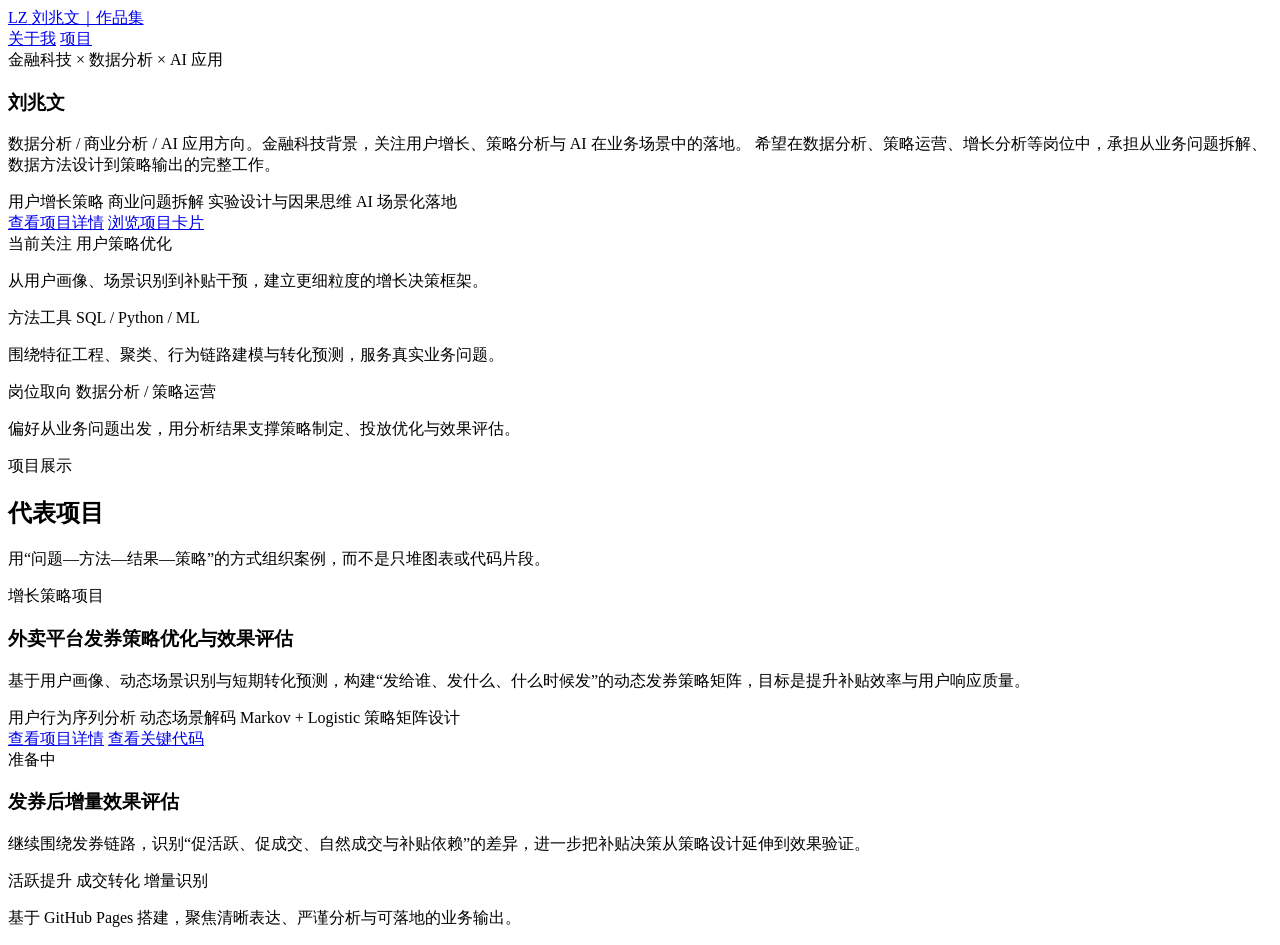
==== projects/waimai-coupon/index.html @ 9c382a60 "Update index.html" ====
<!DOCTYPE html>
<html lang="zh-CN">
  <head>
    <meta charset="UTF-8" />
    <meta name="viewport" content="width=device-width, initial-scale=1.0" />
    <title>刘兆文｜数据分析 / 商业分析 / AI 应用</title>
    <meta
      name="description"
      content="刘兆文的个人作品集，聚焦数据分析、商业分析与 AI 应用，展示外卖平台补贴投放策略优化等项目。"
    />
    <link rel="preconnect" href="https://fonts.googleapis.com" />
    <link rel="preconnect" href="https://fonts.gstatic.com" crossorigin />
    <link
      href="https://fonts.googleapis.com/css2?family=IBM+Plex+Sans:wght@400;500;600;700&family=IBM+Plex+Sans+SC:wght@400;500;600;700&family=Sora:wght@500;600;700;800&display=swap"
      rel="stylesheet"
    />
    <link rel="stylesheet" href="./style.css" />
  </head>
  <body>
    <header class="topbar">
      <div class="topbar-inner">
        <a class="brand" href="./index.html" aria-label="返回首页">
          <span class="brand-mark">LZ</span>
          <span>刘兆文｜作品集</span>
        </a>
        <nav class="nav-links" aria-label="主导航">
          <a class="nav-link" href="#about">关于我</a>
          <a class="nav-link" href="#projects">项目</a>
        </nav>
      </div>
    </header>

    <main class="page-shell">
      <section class="hero" id="about">
        <div class="hero-grid">
          <article class="hero-panel">
            <span class="eyebrow">金融科技 × 数据分析 × AI 应用</span>
            <h1>刘兆文</h1>
            <p class="headline-subtitle">
              数据分析 / 商业分析 / AI 应用方向。金融科技背景，关注用户增长、策略分析与 AI 在业务场景中的落地。
              希望在数据分析、策略运营、增长分析等岗位中，承担从业务问题拆解、数据方法设计到策略输出的完整工作。
            </p>
            <div class="pill-row" aria-label="能力标签">
              <span class="pill">用户增长策略</span>
              <span class="pill">商业问题拆解</span>
              <span class="pill">实验设计与因果思维</span>
              <span class="pill">AI 场景化落地</span>
            </div>
            <div class="action-row">
              <a class="button" href="./projects/waimai-coupon/index.html">查看项目详情</a>
              <a class="button-secondary" href="#projects">浏览项目卡片</a>
            </div>
          </article>

          <aside class="hero-stats" aria-label="概览信息">
            <section class="metric-card">
              <span class="metric-label">当前关注</span>
              <span class="metric-value">用户策略优化</span>
              <p class="metric-note">从用户画像、场景识别到补贴干预，建立更细粒度的增长决策框架。</p>
            </section>
            <section class="metric-card">
              <span class="metric-label">方法工具</span>
              <span class="metric-value">SQL / Python / ML</span>
              <p class="metric-note">围绕特征工程、聚类、行为链路建模与转化预测，服务真实业务问题。</p>
            </section>
            <section class="metric-card">
              <span class="metric-label">岗位取向</span>
              <span class="metric-value">数据分析 / 策略运营</span>
              <p class="metric-note">偏好从业务问题出发，用分析结果支撑策略制定、投放优化与效果评估。</p>
            </section>
          </aside>
        </div>
      </section>

      <section class="section" id="projects">
        <div class="section-heading">
          <div>
            <p class="section-kicker">项目展示</p>
            <h2 class="section-title">代表项目</h2>
          </div>
          <p class="section-copy">
            用“问题—方法—结果—策略”的方式组织案例，而不是只堆图表或代码片段。
          </p>
        </div>

        <div class="project-grid">
          <article class="project-card glass-card">
            <span class="card-tag">增长策略项目</span>
            <h3 class="card-title">外卖平台发券策略优化与效果评估</h3>
            <p class="card-copy">
              基于用户画像、动态场景识别与短期转化预测，构建“发给谁、发什么、什么时候发”的动态发券策略矩阵，目标是提升补贴效率与用户响应质量。
            </p>
            <div class="card-points" aria-label="项目亮点">
              <span class="card-point">用户行为序列分析</span>
              <span class="card-point">动态场景解码</span>
              <span class="card-point">Markov + Logistic</span>
              <span class="card-point">策略矩阵设计</span>
            </div>
            <div class="action-row">
              <a class="button" href="./projects/waimai-coupon/index.html">查看项目详情</a>
              <a class="button-secondary" href="./projects/waimai-coupon/index.html#code">查看关键代码</a>
            </div>
          </article>

          <article class="placeholder-card">
            <span class="placeholder-state">准备中</span>
            <h3 class="card-title">发券后增量效果评估</h3>
            <p class="card-copy">
              继续围绕发券链路，识别“促活跃、促成交、自然成交与补贴依赖”的差异，进一步把补贴决策从策略设计延伸到效果验证。
            </p>
            <div class="card-points" aria-label="项目状态">
              <span class="card-point">活跃提升</span>
              <span class="card-point">成交转化</span>
              <span class="card-point">增量识别</span>
            </div>
          </article>
        </div>
      </section>
    </main>

    <footer class="page-shell footer">
      <p>基于 GitHub Pages 搭建，聚焦清晰表达、严谨分析与可落地的业务输出。</p>
    </footer>
  </body>
</html>
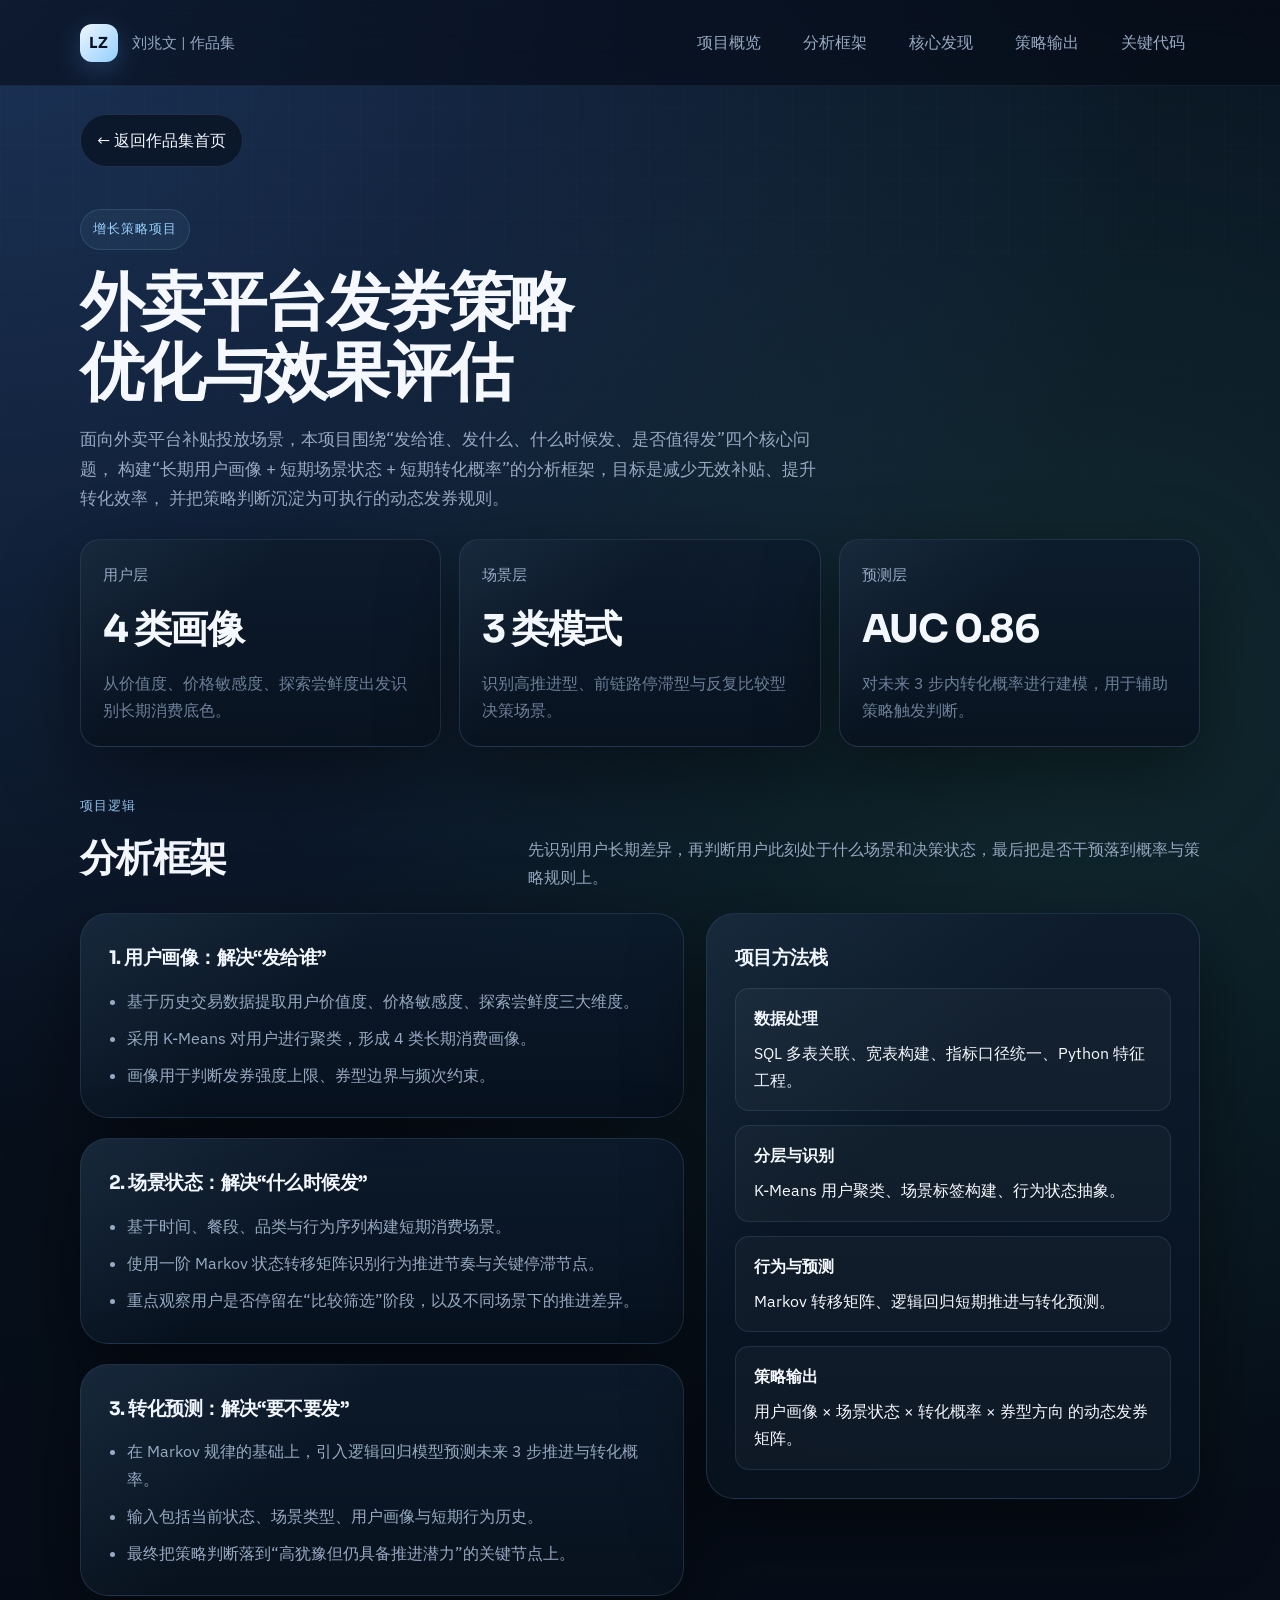
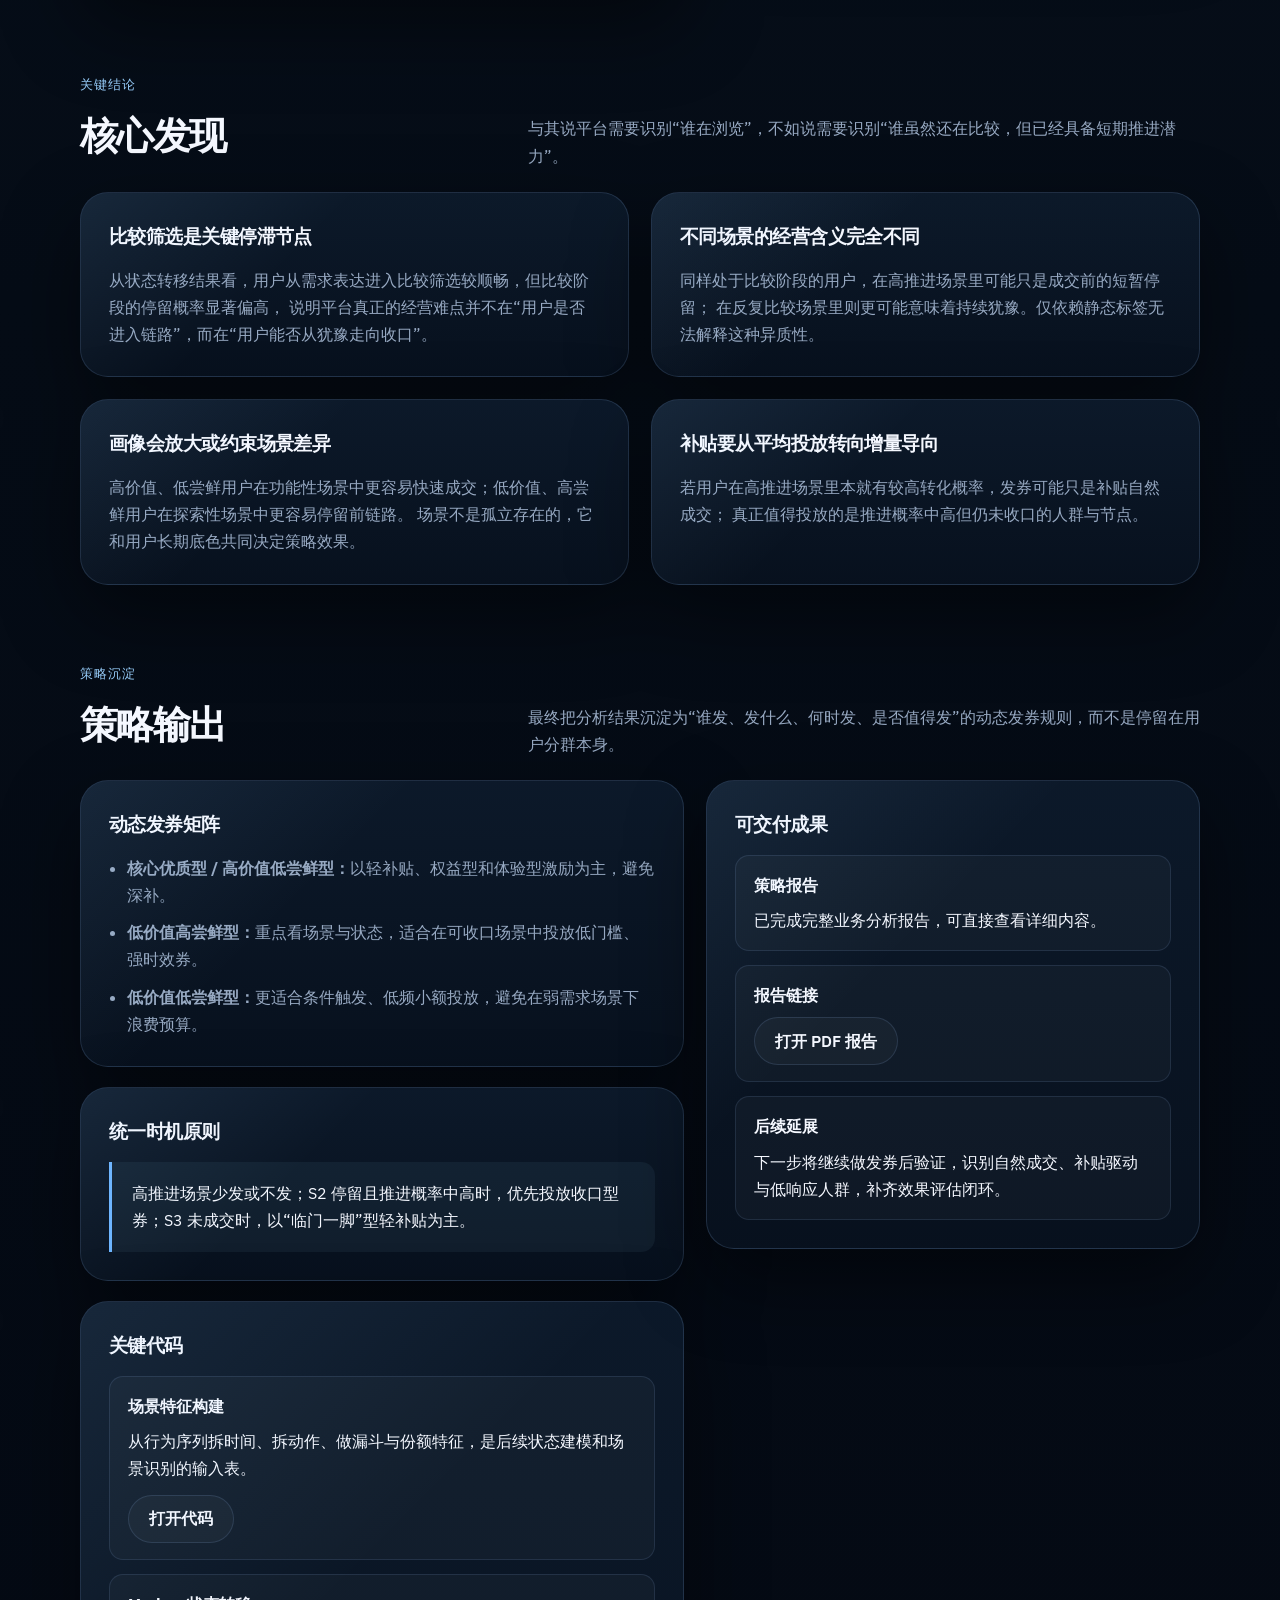
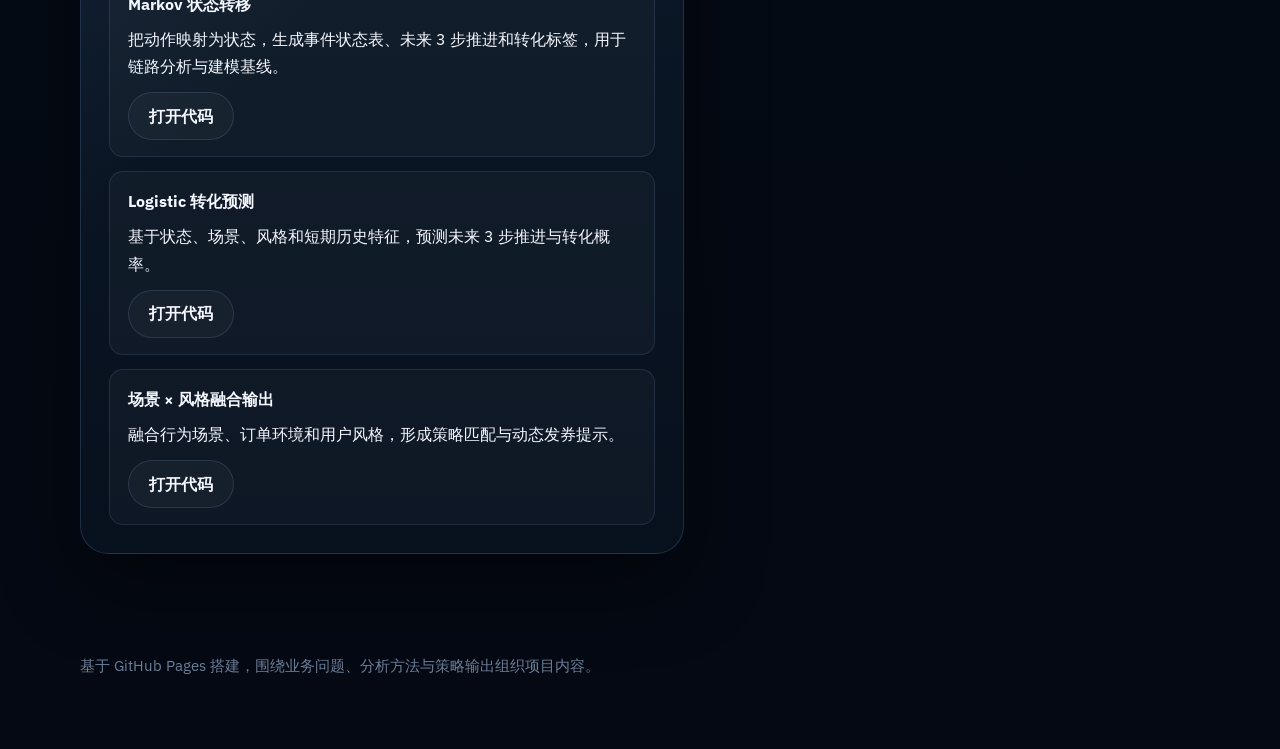
==== commit 514191b9: "Update index.html" ====
--- a/projects/waimai-coupon/index.html
+++ b/projects/waimai-coupon/index.html
@@ -3,10 +3,10 @@
   <head>
     <meta charset="UTF-8" />
     <meta name="viewport" content="width=device-width, initial-scale=1.0" />
-    <title>刘兆文｜数据分析 / 商业分析 / AI 应用</title>
+    <title>外卖平台发券策略优化与效果评估 | 刘兆文</title>
     <meta
       name="description"
-      content="刘兆文的个人作品集，聚焦数据分析、商业分析与 AI 应用，展示外卖平台补贴投放策略优化等项目。"
+      content="基于用户画像、动态场景识别与短期转化预测，构建外卖平台动态发券策略矩阵，并延伸至发券效果评估。"
     />
     <link rel="preconnect" href="https://fonts.googleapis.com" />
     <link rel="preconnect" href="https://fonts.gstatic.com" crossorigin />
@@ -14,112 +14,256 @@
       href="https://fonts.googleapis.com/css2?family=IBM+Plex+Sans:wght@400;500;600;700&family=IBM+Plex+Sans+SC:wght@400;500;600;700&family=Sora:wght@500;600;700;800&display=swap"
       rel="stylesheet"
     />
-    <link rel="stylesheet" href="./style.css" />
+    <link rel="stylesheet" href="../../style.css" />
   </head>
   <body>
     <header class="topbar">
       <div class="topbar-inner">
-        <a class="brand" href="./index.html" aria-label="返回首页">
+        <a class="brand" href="../../index.html" aria-label="返回首页">
           <span class="brand-mark">LZ</span>
-          <span>刘兆文｜作品集</span>
+          <span>刘兆文 | 作品集</span>
         </a>
-        <nav class="nav-links" aria-label="主导航">
-          <a class="nav-link" href="#about">关于我</a>
-          <a class="nav-link" href="#projects">项目</a>
+        <nav class="nav-links" aria-label="项目导航">
+          <a class="nav-link" href="#overview">项目概览</a>
+          <a class="nav-link" href="#framework">分析框架</a>
+          <a class="nav-link" href="#findings">核心发现</a>
+          <a class="nav-link" href="#strategy">策略输出</a>
+          <a class="nav-link" href="#code">关键代码</a>
         </nav>
       </div>
     </header>
 
     <main class="page-shell">
-      <section class="hero" id="about">
-        <div class="hero-grid">
-          <article class="hero-panel">
-            <span class="eyebrow">金融科技 × 数据分析 × AI 应用</span>
-            <h1>刘兆文</h1>
-            <p class="headline-subtitle">
-              数据分析 / 商业分析 / AI 应用方向。金融科技背景，关注用户增长、策略分析与 AI 在业务场景中的落地。
-              希望在数据分析、策略运营、增长分析等岗位中，承担从业务问题拆解、数据方法设计到策略输出的完整工作。
-            </p>
-            <div class="pill-row" aria-label="能力标签">
-              <span class="pill">用户增长策略</span>
-              <span class="pill">商业问题拆解</span>
-              <span class="pill">实验设计与因果思维</span>
-              <span class="pill">AI 场景化落地</span>
-            </div>
-            <div class="action-row">
-              <a class="button" href="./projects/waimai-coupon/index.html">查看项目详情</a>
-              <a class="button-secondary" href="#projects">浏览项目卡片</a>
-            </div>
-          </article>
-
-          <aside class="hero-stats" aria-label="概览信息">
-            <section class="metric-card">
-              <span class="metric-label">当前关注</span>
-              <span class="metric-value">用户策略优化</span>
-              <p class="metric-note">从用户画像、场景识别到补贴干预，建立更细粒度的增长决策框架。</p>
-            </section>
-            <section class="metric-card">
-              <span class="metric-label">方法工具</span>
-              <span class="metric-value">SQL / Python / ML</span>
-              <p class="metric-note">围绕特征工程、聚类、行为链路建模与转化预测，服务真实业务问题。</p>
-            </section>
-            <section class="metric-card">
-              <span class="metric-label">岗位取向</span>
-              <span class="metric-value">数据分析 / 策略运营</span>
-              <p class="metric-note">偏好从业务问题出发，用分析结果支撑策略制定、投放优化与效果评估。</p>
-            </section>
-          </aside>
-        </div>
-      </section>
-
-      <section class="section" id="projects">
+      <div class="back-link">
+        <a href="../../index.html">← 返回作品集首页</a>
+      </div>
+
+      <section class="page-hero" id="overview">
+        <span class="eyebrow">增长策略项目</span>
+        <h1 class="page-title">外卖平台发券策略优化与效果评估</h1>
+        <p class="page-intro">
+          面向外卖平台补贴投放场景，本项目围绕“发给谁、发什么、什么时候发、是否值得发”四个核心问题，
+          构建“长期用户画像 + 短期场景状态 + 短期转化概率”的分析框架，目标是减少无效补贴、提升转化效率，
+          并把策略判断沉淀为可执行的动态发券规则。
+        </p>
+
+        <div class="highlight-bar">
+          <section class="metric-card">
+            <span class="metric-label">用户层</span>
+            <span class="metric-value">4 类画像</span>
+            <p class="metric-note">从价值度、价格敏感度、探索尝鲜度出发识别长期消费底色。</p>
+          </section>
+          <section class="metric-card">
+            <span class="metric-label">场景层</span>
+            <span class="metric-value">3 类模式</span>
+            <p class="metric-note">识别高推进型、前链路停滞型与反复比较型决策场景。</p>
+          </section>
+          <section class="metric-card">
+            <span class="metric-label">预测层</span>
+            <span class="metric-value">AUC 0.86</span>
+            <p class="metric-note">对未来 3 步内转化概率进行建模，用于辅助策略触发判断。</p>
+          </section>
+        </div>
+      </section>
+
+      <section class="section" id="framework">
         <div class="section-heading">
           <div>
-            <p class="section-kicker">项目展示</p>
-            <h2 class="section-title">代表项目</h2>
+            <p class="section-kicker">项目逻辑</p>
+            <h2 class="section-title">分析框架</h2>
           </div>
           <p class="section-copy">
-            用“问题—方法—结果—策略”的方式组织案例，而不是只堆图表或代码片段。
+            先识别用户长期差异，再判断用户此刻处于什么场景和决策状态，最后把是否干预落到概率与策略规则上。
           </p>
         </div>
 
-        <div class="project-grid">
-          <article class="project-card glass-card">
-            <span class="card-tag">增长策略项目</span>
-            <h3 class="card-title">外卖平台发券策略优化与效果评估</h3>
-            <p class="card-copy">
-              基于用户画像、动态场景识别与短期转化预测，构建“发给谁、发什么、什么时候发”的动态发券策略矩阵，目标是提升补贴效率与用户响应质量。
-            </p>
-            <div class="card-points" aria-label="项目亮点">
-              <span class="card-point">用户行为序列分析</span>
-              <span class="card-point">动态场景解码</span>
-              <span class="card-point">Markov + Logistic</span>
-              <span class="card-point">策略矩阵设计</span>
+        <div class="detail-grid">
+          <div class="section-stack">
+            <article class="section-card">
+              <h3>1. 用户画像：解决“发给谁”</h3>
+              <ul>
+                <li>基于历史交易数据提取用户价值度、价格敏感度、探索尝鲜度三大维度。</li>
+                <li>采用 K-Means 对用户进行聚类，形成 4 类长期消费画像。</li>
+                <li>画像用于判断发券强度上限、券型边界与频次约束。</li>
+              </ul>
+            </article>
+
+            <article class="section-card">
+              <h3>2. 场景状态：解决“什么时候发”</h3>
+              <ul>
+                <li>基于时间、餐段、品类与行为序列构建短期消费场景。</li>
+                <li>使用一阶 Markov 状态转移矩阵识别行为推进节奏与关键停滞节点。</li>
+                <li>重点观察用户是否停留在“比较筛选”阶段，以及不同场景下的推进差异。</li>
+              </ul>
+            </article>
+
+            <article class="section-card">
+              <h3>3. 转化预测：解决“要不要发”</h3>
+              <ul>
+                <li>在 Markov 规律的基础上，引入逻辑回归模型预测未来 3 步推进与转化概率。</li>
+                <li>输入包括当前状态、场景类型、用户画像与短期行为历史。</li>
+                <li>最终把策略判断落到“高犹豫但仍具备推进潜力”的关键节点上。</li>
+              </ul>
+            </article>
+          </div>
+
+          <aside class="section-card">
+            <h3>项目方法栈</h3>
+            <div class="data-points">
+              <div class="data-point">
+                <strong>数据处理</strong>
+                SQL 多表关联、宽表构建、指标口径统一、Python 特征工程。
+              </div>
+              <div class="data-point">
+                <strong>分层与识别</strong>
+                K-Means 用户聚类、场景标签构建、行为状态抽象。
+              </div>
+              <div class="data-point">
+                <strong>行为与预测</strong>
+                Markov 转移矩阵、逻辑回归短期推进与转化预测。
+              </div>
+              <div class="data-point">
+                <strong>策略输出</strong>
+                用户画像 × 场景状态 × 转化概率 × 券型方向 的动态发券矩阵。
+              </div>
             </div>
-            <div class="action-row">
-              <a class="button" href="./projects/waimai-coupon/index.html">查看项目详情</a>
-              <a class="button-secondary" href="./projects/waimai-coupon/index.html#code">查看关键代码</a>
+          </aside>
+        </div>
+      </section>
+
+      <section class="section" id="findings">
+        <div class="section-heading">
+          <div>
+            <p class="section-kicker">关键结论</p>
+            <h2 class="section-title">核心发现</h2>
+          </div>
+          <p class="section-copy">
+            与其说平台需要识别“谁在浏览”，不如说需要识别“谁虽然还在比较，但已经具备短期推进潜力”。
+          </p>
+        </div>
+
+        <div class="insight-grid">
+          <article class="section-card">
+            <h3>比较筛选是关键停滞节点</h3>
+            <p>
+              从状态转移结果看，用户从需求表达进入比较筛选较顺畅，但比较阶段的停留概率显著偏高，
+              说明平台真正的经营难点并不在“用户是否进入链路”，而在“用户能否从犹豫走向收口”。
+            </p>
+          </article>
+
+          <article class="section-card">
+            <h3>不同场景的经营含义完全不同</h3>
+            <p>
+              同样处于比较阶段的用户，在高推进场景里可能只是成交前的短暂停留；
+              在反复比较场景里则更可能意味着持续犹豫。仅依赖静态标签无法解释这种异质性。
+            </p>
+          </article>
+
+          <article class="section-card">
+            <h3>画像会放大或约束场景差异</h3>
+            <p>
+              高价值、低尝鲜用户在功能性场景中更容易快速成交；低价值、高尝鲜用户在探索性场景中更容易停留前链路。
+              场景不是孤立存在的，它和用户长期底色共同决定策略效果。
+            </p>
+          </article>
+
+          <article class="section-card">
+            <h3>补贴要从平均投放转向增量导向</h3>
+            <p>
+              若用户在高推进场景里本就有较高转化概率，发券可能只是补贴自然成交；
+              真正值得投放的是推进概率中高但仍未收口的人群与节点。
+            </p>
+          </article>
+        </div>
+      </section>
+
+      <section class="section" id="strategy">
+        <div class="section-heading">
+          <div>
+            <p class="section-kicker">策略沉淀</p>
+            <h2 class="section-title">策略输出</h2>
+          </div>
+          <p class="section-copy">
+            最终把分析结果沉淀为“谁发、发什么、何时发、是否值得发”的动态发券规则，而不是停留在用户分群本身。
+          </p>
+        </div>
+
+        <div class="detail-grid">
+          <div class="section-stack">
+            <article class="section-card">
+              <h3>动态发券矩阵</h3>
+              <ul>
+                <li><strong>核心优质型 / 高价值低尝鲜型：</strong>以轻补贴、权益型和体验型激励为主，避免深补。</li>
+                <li><strong>低价值高尝鲜型：</strong>重点看场景与状态，适合在可收口场景中投放低门槛、强时效券。</li>
+                <li><strong>低价值低尝鲜型：</strong>更适合条件触发、低频小额投放，避免在弱需求场景下浪费预算。</li>
+              </ul>
+            </article>
+
+            <article class="section-card">
+              <h3>统一时机原则</h3>
+              <div class="callout">
+                高推进场景少发或不发；S2 停留且推进概率中高时，优先投放收口型券；S3 未成交时，以“临门一脚”型轻补贴为主。
+              </div>
+            </article>
+
+            <article class="section-card" id="code">
+              <h3>关键代码</h3>
+              <div class="data-points">
+                <div class="data-point">
+                  <strong>场景特征构建</strong>
+                  从行为序列拆时间、拆动作、做漏斗与份额特征，是后续状态建模和场景识别的输入表。
+                  <div class="action-row" style="margin-top: 12px;">
+                    <a class="button-secondary" href="../../code/1_build_scene_features.py" target="_blank" rel="noopener noreferrer">打开代码</a>
+                  </div>
+                </div>
+                <div class="data-point">
+                  <strong>Markov 状态转移</strong>
+                  把动作映射为状态，生成事件状态表、未来 3 步推进和转化标签，用于链路分析与建模基线。
+                  <div class="action-row" style="margin-top: 12px;">
+                    <a class="button-secondary" href="../../code/build_state_transition_markov.py" target="_blank" rel="noopener noreferrer">打开代码</a>
+                  </div>
+                </div>
+                <div class="data-point">
+                  <strong>Logistic 转化预测</strong>
+                  基于状态、场景、风格和短期历史特征，预测未来 3 步推进与转化概率。
+                  <div class="action-row" style="margin-top: 12px;">
+                    <a class="button-secondary" href="../../code/build_state_logistic_models.py" target="_blank" rel="noopener noreferrer">打开代码</a>
+                  </div>
+                </div>
+                <div class="data-point">
+                  <strong>场景 × 风格融合输出</strong>
+                  融合行为场景、订单环境和用户风格，形成策略匹配与动态发券提示。
+                  <div class="action-row" style="margin-top: 12px;">
+                    <a class="button-secondary" href="../../code/build_scene_style_master.py" target="_blank" rel="noopener noreferrer">打开代码</a>
+                  </div>
+                </div>
+              </div>
+            </article>
+          </div>
+
+          <aside class="section-card">
+            <h3>可交付成果</h3>
+            <div class="data-points">
+              <div class="data-point">
+                <strong>策略报告</strong>
+                已完成完整业务分析报告，可直接查看详细内容。
+              </div>
+              <div class="data-point">
+                <strong>报告链接</strong>
+                <a class="button-secondary" href="./report.pdf" target="_blank" rel="noopener noreferrer">打开 PDF 报告</a>
+              </div>
+              <div class="data-point">
+                <strong>后续延展</strong>
+                下一步将继续做发券后验证，识别自然成交、补贴驱动与低响应人群，补齐效果评估闭环。
+              </div>
             </div>
-          </article>
-
-          <article class="placeholder-card">
-            <span class="placeholder-state">准备中</span>
-            <h3 class="card-title">发券后增量效果评估</h3>
-            <p class="card-copy">
-              继续围绕发券链路，识别“促活跃、促成交、自然成交与补贴依赖”的差异，进一步把补贴决策从策略设计延伸到效果验证。
-            </p>
-            <div class="card-points" aria-label="项目状态">
-              <span class="card-point">活跃提升</span>
-              <span class="card-point">成交转化</span>
-              <span class="card-point">增量识别</span>
-            </div>
-          </article>
+          </aside>
         </div>
       </section>
     </main>
 
     <footer class="page-shell footer">
-      <p>基于 GitHub Pages 搭建，聚焦清晰表达、严谨分析与可落地的业务输出。</p>
+      <p>基于 GitHub Pages 搭建，围绕业务问题、分析方法与策略输出组织项目内容。</p>
     </footer>
   </body>
 </html>
--- a/style.css
+++ b/style.css
@@ -0,0 +1,570 @@
+:root {
+  --bg: #07111f;
+  --bg-elevated: rgba(10, 22, 38, 0.78);
+  --bg-soft: rgba(118, 166, 255, 0.08);
+  --surface: rgba(11, 23, 37, 0.92);
+  --surface-strong: #0d1b2c;
+  --border: rgba(157, 196, 255, 0.16);
+  --border-strong: rgba(157, 196, 255, 0.3);
+  --text: #f5f8ff;
+  --text-muted: #97a9c2;
+  --text-subtle: #6d7f99;
+  --accent: #9ad1ff;
+  --accent-strong: #6cb4ff;
+  --accent-glow: rgba(108, 180, 255, 0.18);
+  --success: #8be3c0;
+  --shadow: 0 30px 80px rgba(0, 0, 0, 0.45);
+  --radius-xl: 28px;
+  --radius-lg: 20px;
+  --radius-md: 14px;
+  --radius-sm: 10px;
+  --font-display: "Sora", "Avenir Next", "PingFang SC", "Microsoft YaHei", sans-serif;
+  --font-body: "IBM Plex Sans", "IBM Plex Sans SC", "PingFang SC", "Hiragino Sans GB", sans-serif;
+  --container: 1120px;
+}
+
+*,
+*::before,
+*::after {
+  box-sizing: border-box;
+}
+
+html {
+  scroll-behavior: smooth;
+}
+
+body {
+  margin: 0;
+  min-height: 100vh;
+  font-family: var(--font-body);
+  color: var(--text);
+  background:
+    radial-gradient(circle at top left, rgba(83, 148, 255, 0.24), transparent 28%),
+    radial-gradient(circle at 85% 18%, rgba(87, 229, 191, 0.12), transparent 24%),
+    linear-gradient(180deg, #091321 0%, #050c16 48%, #040913 100%);
+  line-height: 1.7;
+}
+
+body::before {
+  content: "";
+  position: fixed;
+  inset: 0;
+  pointer-events: none;
+  background-image:
+    linear-gradient(rgba(255, 255, 255, 0.02) 1px, transparent 1px),
+    linear-gradient(90deg, rgba(255, 255, 255, 0.02) 1px, transparent 1px);
+  background-size: 36px 36px;
+  mask-image: linear-gradient(180deg, rgba(0, 0, 0, 0.72), transparent 92%);
+}
+
+a {
+  color: inherit;
+  text-decoration: none;
+}
+
+img {
+  max-width: 100%;
+  display: block;
+}
+
+.page-shell {
+  width: min(calc(100% - 40px), var(--container));
+  margin: 0 auto;
+}
+
+.topbar {
+  position: sticky;
+  top: 0;
+  z-index: 20;
+  backdrop-filter: blur(18px);
+  background: rgba(4, 9, 19, 0.55);
+  border-bottom: 1px solid rgba(157, 196, 255, 0.08);
+}
+
+.topbar-inner {
+  width: min(calc(100% - 40px), var(--container));
+  margin: 0 auto;
+  display: flex;
+  align-items: center;
+  justify-content: space-between;
+  gap: 16px;
+  padding: 18px 0;
+}
+
+.brand {
+  display: flex;
+  align-items: center;
+  gap: 14px;
+  font-size: 0.95rem;
+  color: var(--text-muted);
+}
+
+.brand-mark {
+  width: 38px;
+  height: 38px;
+  display: grid;
+  place-items: center;
+  border-radius: 12px;
+  font-family: var(--font-display);
+  font-weight: 700;
+  letter-spacing: 0.08em;
+  color: var(--bg);
+  background: linear-gradient(135deg, #eef6ff 0%, #94cfff 100%);
+  box-shadow: 0 8px 28px rgba(108, 180, 255, 0.24);
+}
+
+.nav-links {
+  display: flex;
+  align-items: center;
+  gap: 12px;
+  flex-wrap: wrap;
+}
+
+.nav-link {
+  padding: 10px 14px;
+  border-radius: 999px;
+  color: var(--text-muted);
+  transition: color 180ms ease, background-color 180ms ease, border-color 180ms ease;
+  border: 1px solid transparent;
+}
+
+.nav-link:hover,
+.nav-link:focus-visible {
+  color: var(--text);
+  background: rgba(255, 255, 255, 0.04);
+  border-color: rgba(157, 196, 255, 0.12);
+  outline: none;
+}
+
+.hero {
+  padding: 88px 0 42px;
+}
+
+.hero-grid {
+  display: grid;
+  grid-template-columns: minmax(0, 1.2fr) minmax(280px, 0.8fr);
+  gap: 24px;
+  align-items: stretch;
+}
+
+.hero-panel,
+.glass-card,
+.section-card,
+.metric-card,
+.placeholder-card {
+  position: relative;
+  overflow: hidden;
+  background: linear-gradient(180deg, rgba(13, 27, 44, 0.92), rgba(8, 18, 31, 0.92));
+  border: 1px solid var(--border);
+  box-shadow: var(--shadow);
+}
+
+.hero-panel,
+.glass-card {
+  border-radius: var(--radius-xl);
+  padding: 32px;
+}
+
+.hero-panel::before,
+.glass-card::before,
+.section-card::before,
+.metric-card::before,
+.placeholder-card::before {
+  content: "";
+  position: absolute;
+  inset: 0;
+  pointer-events: none;
+  background: linear-gradient(135deg, rgba(154, 209, 255, 0.08), transparent 38%);
+}
+
+.eyebrow {
+  display: inline-flex;
+  align-items: center;
+  gap: 8px;
+  padding: 8px 12px;
+  margin-bottom: 18px;
+  border: 1px solid rgba(154, 209, 255, 0.14);
+  border-radius: 999px;
+  background: rgba(154, 209, 255, 0.06);
+  color: var(--accent);
+  font-size: 0.82rem;
+  letter-spacing: 0.08em;
+  text-transform: uppercase;
+}
+
+.hero h1,
+.page-title {
+  margin: 0 0 16px;
+  font-family: var(--font-display);
+  font-weight: 700;
+  line-height: 1.1;
+  letter-spacing: -0.04em;
+}
+
+.hero h1 {
+  font-size: clamp(2.8rem, 7vw, 5.2rem);
+  max-width: 9ch;
+}
+
+.headline-subtitle {
+  max-width: 42rem;
+  margin: 0 0 28px;
+  color: var(--text-muted);
+  font-size: 1.08rem;
+}
+
+.pill-row {
+  display: flex;
+  flex-wrap: wrap;
+  gap: 10px;
+  margin-bottom: 26px;
+}
+
+.pill {
+  padding: 10px 14px;
+  border-radius: 999px;
+  font-size: 0.92rem;
+  color: var(--text);
+  background: rgba(255, 255, 255, 0.04);
+  border: 1px solid rgba(157, 196, 255, 0.12);
+}
+
+.action-row {
+  display: flex;
+  flex-wrap: wrap;
+  gap: 14px;
+}
+
+.button,
+.button-secondary {
+  display: inline-flex;
+  align-items: center;
+  justify-content: center;
+  gap: 10px;
+  min-height: 48px;
+  padding: 0 20px;
+  border-radius: 999px;
+  border: 1px solid transparent;
+  font-weight: 600;
+  transition: transform 180ms ease, box-shadow 180ms ease, border-color 180ms ease, background-color 180ms ease;
+}
+
+.button {
+  color: #04101d;
+  background: linear-gradient(135deg, #eff7ff 0%, #8fcaff 100%);
+  box-shadow: 0 16px 32px rgba(108, 180, 255, 0.24);
+}
+
+.button-secondary {
+  color: var(--text);
+  background: rgba(255, 255, 255, 0.03);
+  border-color: rgba(157, 196, 255, 0.14);
+}
+
+.button:hover,
+.button-secondary:hover,
+.button:focus-visible,
+.button-secondary:focus-visible {
+  transform: translateY(-1px);
+  outline: none;
+}
+
+.hero-stats {
+  display: grid;
+  gap: 16px;
+  align-content: start;
+}
+
+.metric-card {
+  border-radius: var(--radius-lg);
+  padding: 22px;
+}
+
+.metric-label {
+  display: block;
+  margin-bottom: 10px;
+  color: var(--text-muted);
+  font-size: 0.92rem;
+}
+
+.metric-value {
+  display: block;
+  margin-bottom: 8px;
+  font-family: var(--font-display);
+  font-size: clamp(1.6rem, 3vw, 2.4rem);
+  font-weight: 700;
+  letter-spacing: -0.04em;
+}
+
+.metric-note {
+  margin: 0;
+  color: var(--text-subtle);
+}
+
+.section {
+  padding: 22px 0 56px;
+}
+
+.section-heading {
+  display: flex;
+  align-items: end;
+  justify-content: space-between;
+  gap: 18px;
+  margin-bottom: 22px;
+}
+
+.section-title {
+  margin: 0;
+  font-family: var(--font-display);
+  font-size: clamp(1.8rem, 3vw, 2.7rem);
+  letter-spacing: -0.04em;
+}
+
+.section-kicker {
+  margin: 0 0 8px;
+  color: var(--accent);
+  letter-spacing: 0.08em;
+  text-transform: uppercase;
+  font-size: 0.82rem;
+}
+
+.section-copy {
+  margin: 0;
+  max-width: 42rem;
+  color: var(--text-muted);
+}
+
+.project-grid,
+.detail-grid,
+.insight-grid {
+  display: grid;
+  gap: 22px;
+}
+
+.project-grid {
+  grid-template-columns: repeat(2, minmax(0, 1fr));
+}
+
+.project-card,
+.placeholder-card,
+.section-card {
+  border-radius: var(--radius-xl);
+  padding: 28px;
+}
+
+.project-card {
+  display: grid;
+  gap: 18px;
+}
+
+.card-tag {
+  display: inline-flex;
+  align-items: center;
+  width: fit-content;
+  padding: 8px 12px;
+  border-radius: 999px;
+  background: var(--bg-soft);
+  border: 1px solid rgba(154, 209, 255, 0.14);
+  color: var(--accent);
+  font-size: 0.84rem;
+}
+
+.card-title {
+  margin: 0;
+  font-family: var(--font-display);
+  font-size: clamp(1.55rem, 2.4vw, 2rem);
+  letter-spacing: -0.04em;
+}
+
+.card-copy {
+  margin: 0;
+  color: var(--text-muted);
+}
+
+.card-points {
+  display: flex;
+  flex-wrap: wrap;
+  gap: 10px;
+}
+
+.card-point {
+  padding: 8px 12px;
+  border-radius: 999px;
+  background: rgba(255, 255, 255, 0.04);
+  border: 1px solid rgba(157, 196, 255, 0.12);
+  color: var(--text);
+  font-size: 0.9rem;
+}
+
+.placeholder-card {
+  border-style: dashed;
+  background: linear-gradient(180deg, rgba(9, 18, 31, 0.78), rgba(6, 13, 24, 0.9));
+}
+
+.placeholder-state {
+  display: inline-flex;
+  width: fit-content;
+  padding: 8px 12px;
+  border-radius: 999px;
+  color: var(--success);
+  background: rgba(139, 227, 192, 0.08);
+  border: 1px solid rgba(139, 227, 192, 0.16);
+  font-size: 0.84rem;
+}
+
+.footer {
+  padding: 28px 0 56px;
+  color: var(--text-subtle);
+  font-size: 0.92rem;
+}
+
+.back-link {
+  position: sticky;
+  top: 84px;
+  z-index: 10;
+  width: fit-content;
+  margin: 28px 0 0;
+}
+
+.back-link a {
+  display: inline-flex;
+  align-items: center;
+  gap: 10px;
+  padding: 12px 16px;
+  border-radius: 999px;
+  border: 1px solid rgba(157, 196, 255, 0.14);
+  background: rgba(7, 17, 31, 0.72);
+  backdrop-filter: blur(14px);
+  color: var(--text);
+}
+
+.page-hero {
+  padding: 42px 0 26px;
+}
+
+.page-title {
+  font-size: clamp(2.4rem, 5vw, 4.4rem);
+  max-width: 11ch;
+}
+
+.page-intro {
+  max-width: 46rem;
+  margin: 0;
+  color: var(--text-muted);
+  font-size: 1.08rem;
+}
+
+.highlight-bar {
+  display: grid;
+  grid-template-columns: repeat(3, minmax(0, 1fr));
+  gap: 18px;
+  margin-top: 26px;
+}
+
+.detail-grid {
+  grid-template-columns: 1.1fr 0.9fr;
+  align-items: start;
+}
+
+.section-stack {
+  display: grid;
+  gap: 20px;
+}
+
+.section-card h2,
+.section-card h3 {
+  margin: 0 0 14px;
+  font-family: var(--font-display);
+  letter-spacing: -0.03em;
+}
+
+.section-card p,
+.section-card li {
+  margin: 0;
+  color: var(--text-muted);
+}
+
+.section-card ul {
+  margin: 0;
+  padding-left: 18px;
+  display: grid;
+  gap: 10px;
+}
+
+.data-points {
+  display: grid;
+  gap: 14px;
+}
+
+.data-point {
+  padding: 16px 18px;
+  border-radius: var(--radius-md);
+  background: rgba(255, 255, 255, 0.03);
+  border: 1px solid rgba(157, 196, 255, 0.12);
+}
+
+.data-point strong {
+  display: block;
+  margin-bottom: 8px;
+  color: var(--text);
+}
+
+.insight-grid {
+  grid-template-columns: repeat(2, minmax(0, 1fr));
+}
+
+.callout {
+  padding: 18px 20px;
+  border-left: 3px solid var(--accent-strong);
+  border-radius: 0 var(--radius-md) var(--radius-md) 0;
+  background: rgba(154, 209, 255, 0.06);
+  color: var(--text);
+}
+
+@media (max-width: 980px) {
+  .hero-grid,
+  .detail-grid,
+  .project-grid,
+  .highlight-bar,
+  .insight-grid {
+    grid-template-columns: 1fr;
+  }
+
+  .back-link {
+    position: static;
+    margin-top: 20px;
+  }
+}
+
+@media (max-width: 720px) {
+  .page-shell,
+  .topbar-inner {
+    width: min(calc(100% - 28px), var(--container));
+  }
+
+  .topbar-inner,
+  .brand,
+  .nav-links,
+  .action-row {
+    align-items: flex-start;
+  }
+
+  .topbar-inner {
+    flex-direction: column;
+    padding: 16px 0;
+  }
+
+  .hero,
+  .section,
+  .page-hero {
+    padding-top: 34px;
+  }
+
+  .hero-panel,
+  .glass-card,
+  .project-card,
+  .placeholder-card,
+  .section-card {
+    padding: 22px;
+  }
+}
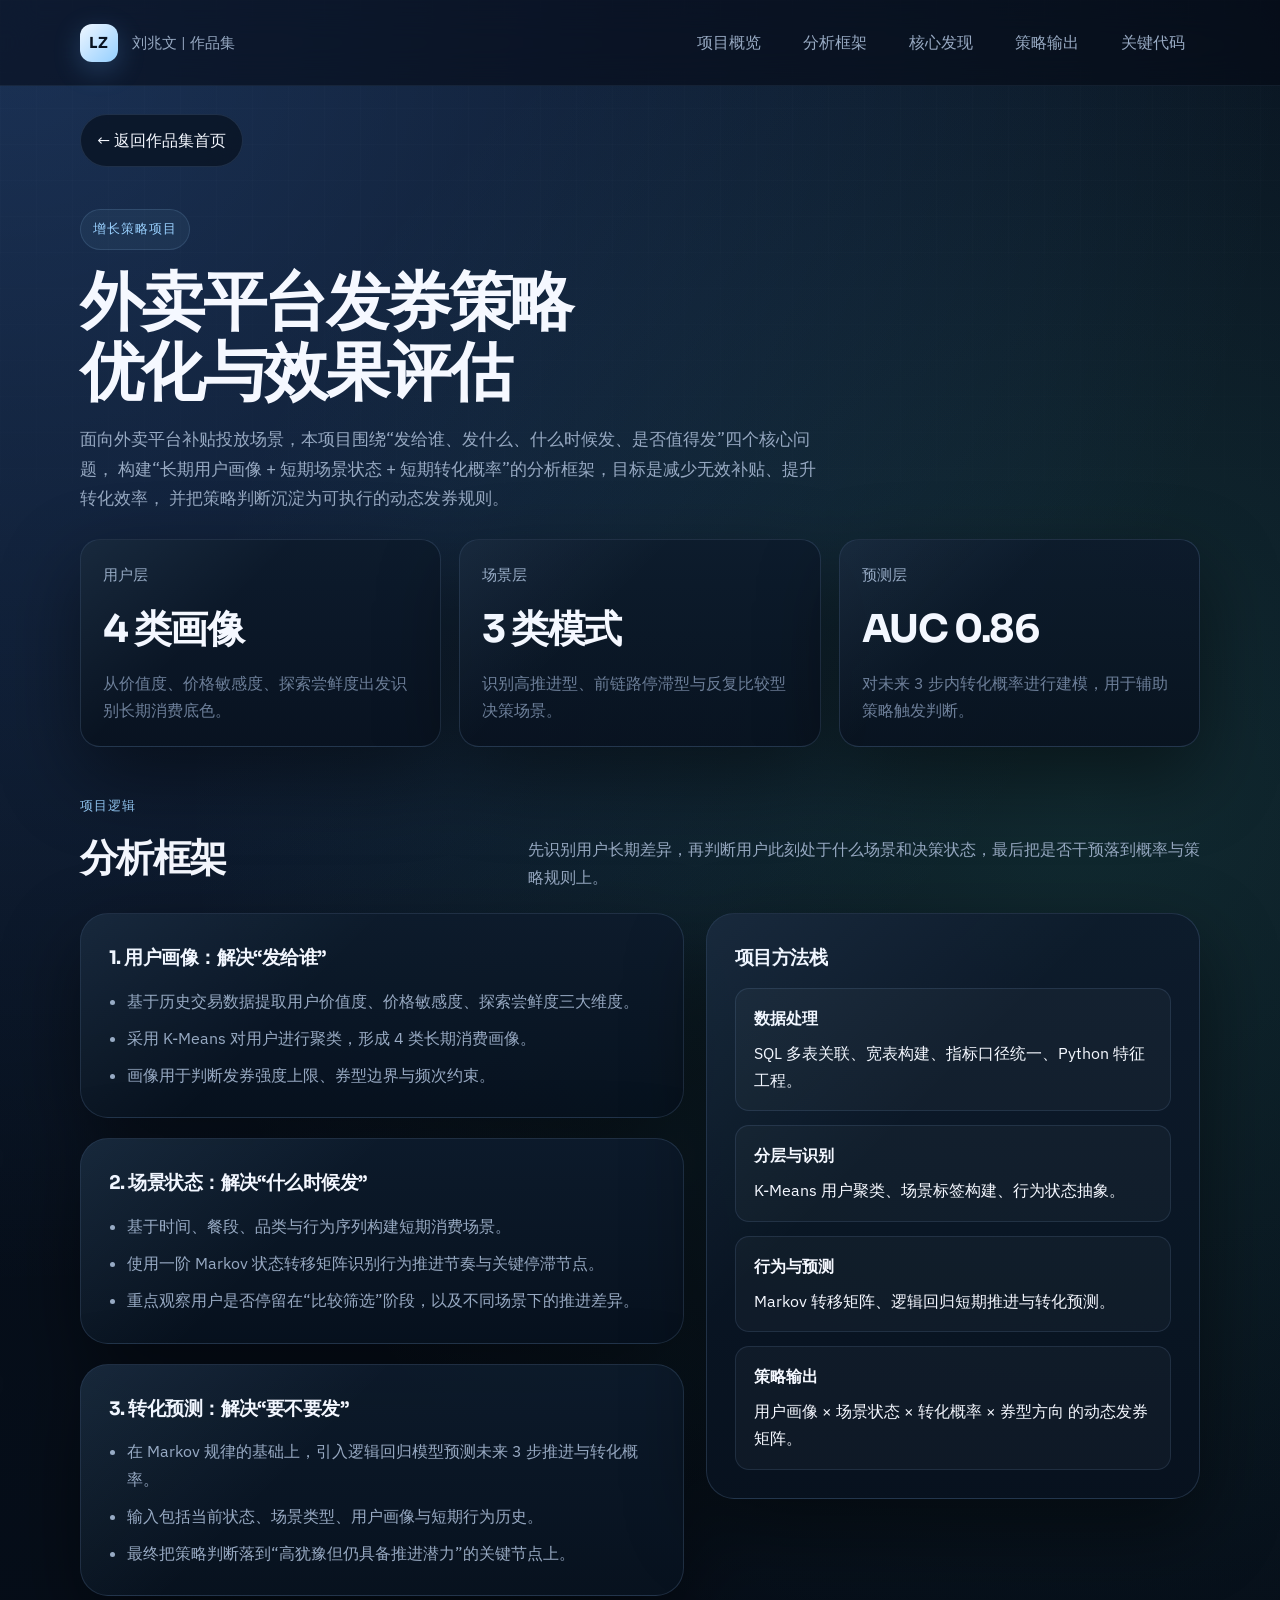
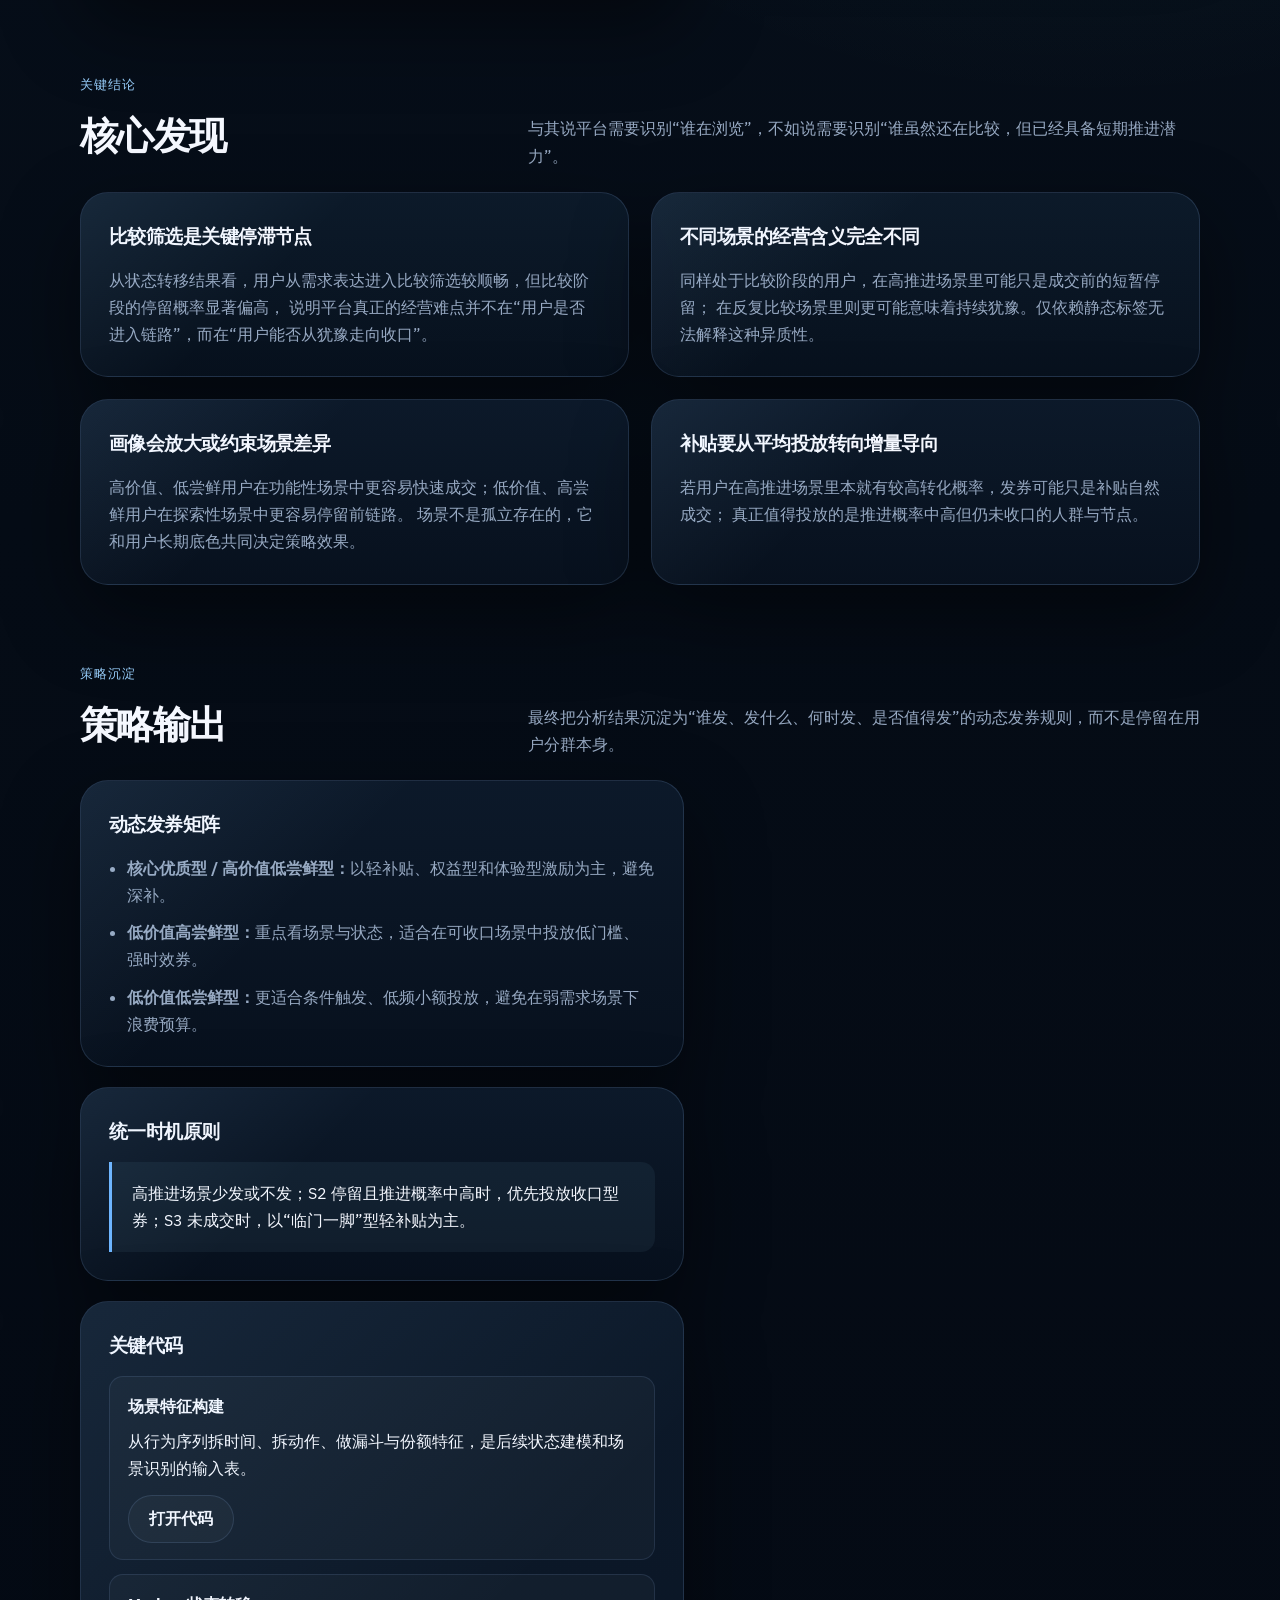
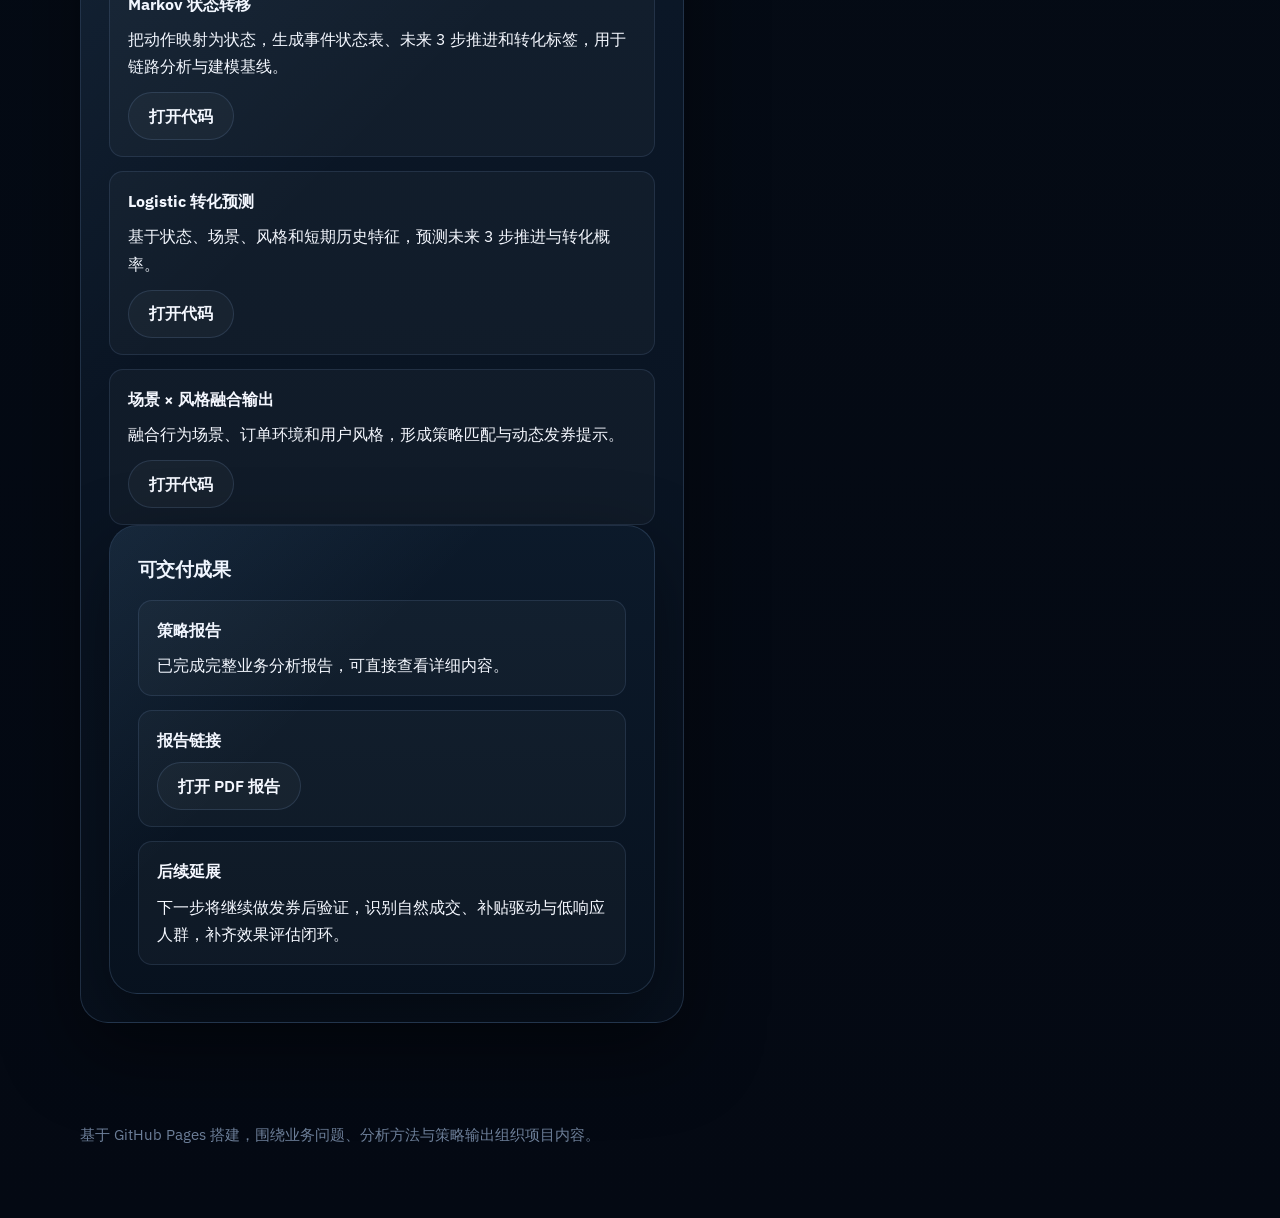
==== commit 109d29f0: "Refactor code section links in index.html" ====
--- a/projects/waimai-coupon/index.html
+++ b/projects/waimai-coupon/index.html
@@ -207,39 +207,40 @@
             </article>
 
             <article class="section-card" id="code">
-              <h3>关键代码</h3>
-              <div class="data-points">
-                <div class="data-point">
-                  <strong>场景特征构建</strong>
-                  从行为序列拆时间、拆动作、做漏斗与份额特征，是后续状态建模和场景识别的输入表。
-                  <div class="action-row" style="margin-top: 12px;">
-                    <a class="button-secondary" href="../../code/1_build_scene_features.py" target="_blank" rel="noopener noreferrer">打开代码</a>
-                  </div>
-                </div>
-                <div class="data-point">
-                  <strong>Markov 状态转移</strong>
-                  把动作映射为状态，生成事件状态表、未来 3 步推进和转化标签，用于链路分析与建模基线。
-                  <div class="action-row" style="margin-top: 12px;">
-                    <a class="button-secondary" href="../../code/build_state_transition_markov.py" target="_blank" rel="noopener noreferrer">打开代码</a>
-                  </div>
-                </div>
-                <div class="data-point">
-                  <strong>Logistic 转化预测</strong>
-                  基于状态、场景、风格和短期历史特征，预测未来 3 步推进与转化概率。
-                  <div class="action-row" style="margin-top: 12px;">
-                    <a class="button-secondary" href="../../code/build_state_logistic_models.py" target="_blank" rel="noopener noreferrer">打开代码</a>
-                  </div>
-                </div>
-                <div class="data-point">
-                  <strong>场景 × 风格融合输出</strong>
-                  融合行为场景、订单环境和用户风格，形成策略匹配与动态发券提示。
-                  <div class="action-row" style="margin-top: 12px;">
-                    <a class="button-secondary" href="../../code/build_scene_style_master.py" target="_blank" rel="noopener noreferrer">打开代码</a>
-                  </div>
-                </div>
-              </div>
-            </article>
-          </div>
+            <h3>关键代码</h3>
+<div class="data-points">
+  <div class="data-point">
+    <strong>场景特征构建</strong>
+    从行为序列拆时间、拆动作、做漏斗与份额特征，是后续状态建模和场景识别的输入表。
+    <div class="action-row" style="margin-top: 12px;">
+      <a class="button-secondary" href="./code/1_build_scene_features.py" target="_blank" rel="noopener noreferrer">打开代码</a>
+    </div>
+  </div>
+
+  <div class="data-point">
+    <strong>Markov 状态转移</strong>
+    把动作映射为状态，生成事件状态表、未来 3 步推进和转化标签，用于链路分析与建模基线。
+    <div class="action-row" style="margin-top: 12px;">
+      <a class="button-secondary" href="./code/build_state_transition_markov.py" target="_blank" rel="noopener noreferrer">打开代码</a>
+    </div>
+  </div>
+
+  <div class="data-point">
+    <strong>Logistic 转化预测</strong>
+    基于状态、场景、风格和短期历史特征，预测未来 3 步推进与转化概率。
+    <div class="action-row" style="margin-top: 12px;">
+      <a class="button-secondary" href="./code/build_state_logistic_models.py" target="_blank" rel="noopener noreferrer">打开代码</a>
+    </div>
+  </div>
+
+  <div class="data-point">
+    <strong>场景 × 风格融合输出</strong>
+    融合行为场景、订单环境和用户风格，形成策略匹配与动态发券提示。
+    <div class="action-row" style="margin-top: 12px;">
+      <a class="button-secondary" href="./code/build_scene_style_master.py" target="_blank" rel="noopener noreferrer">打开代码</a>
+    </div>
+  </div>
+</div>
 
           <aside class="section-card">
             <h3>可交付成果</h3>
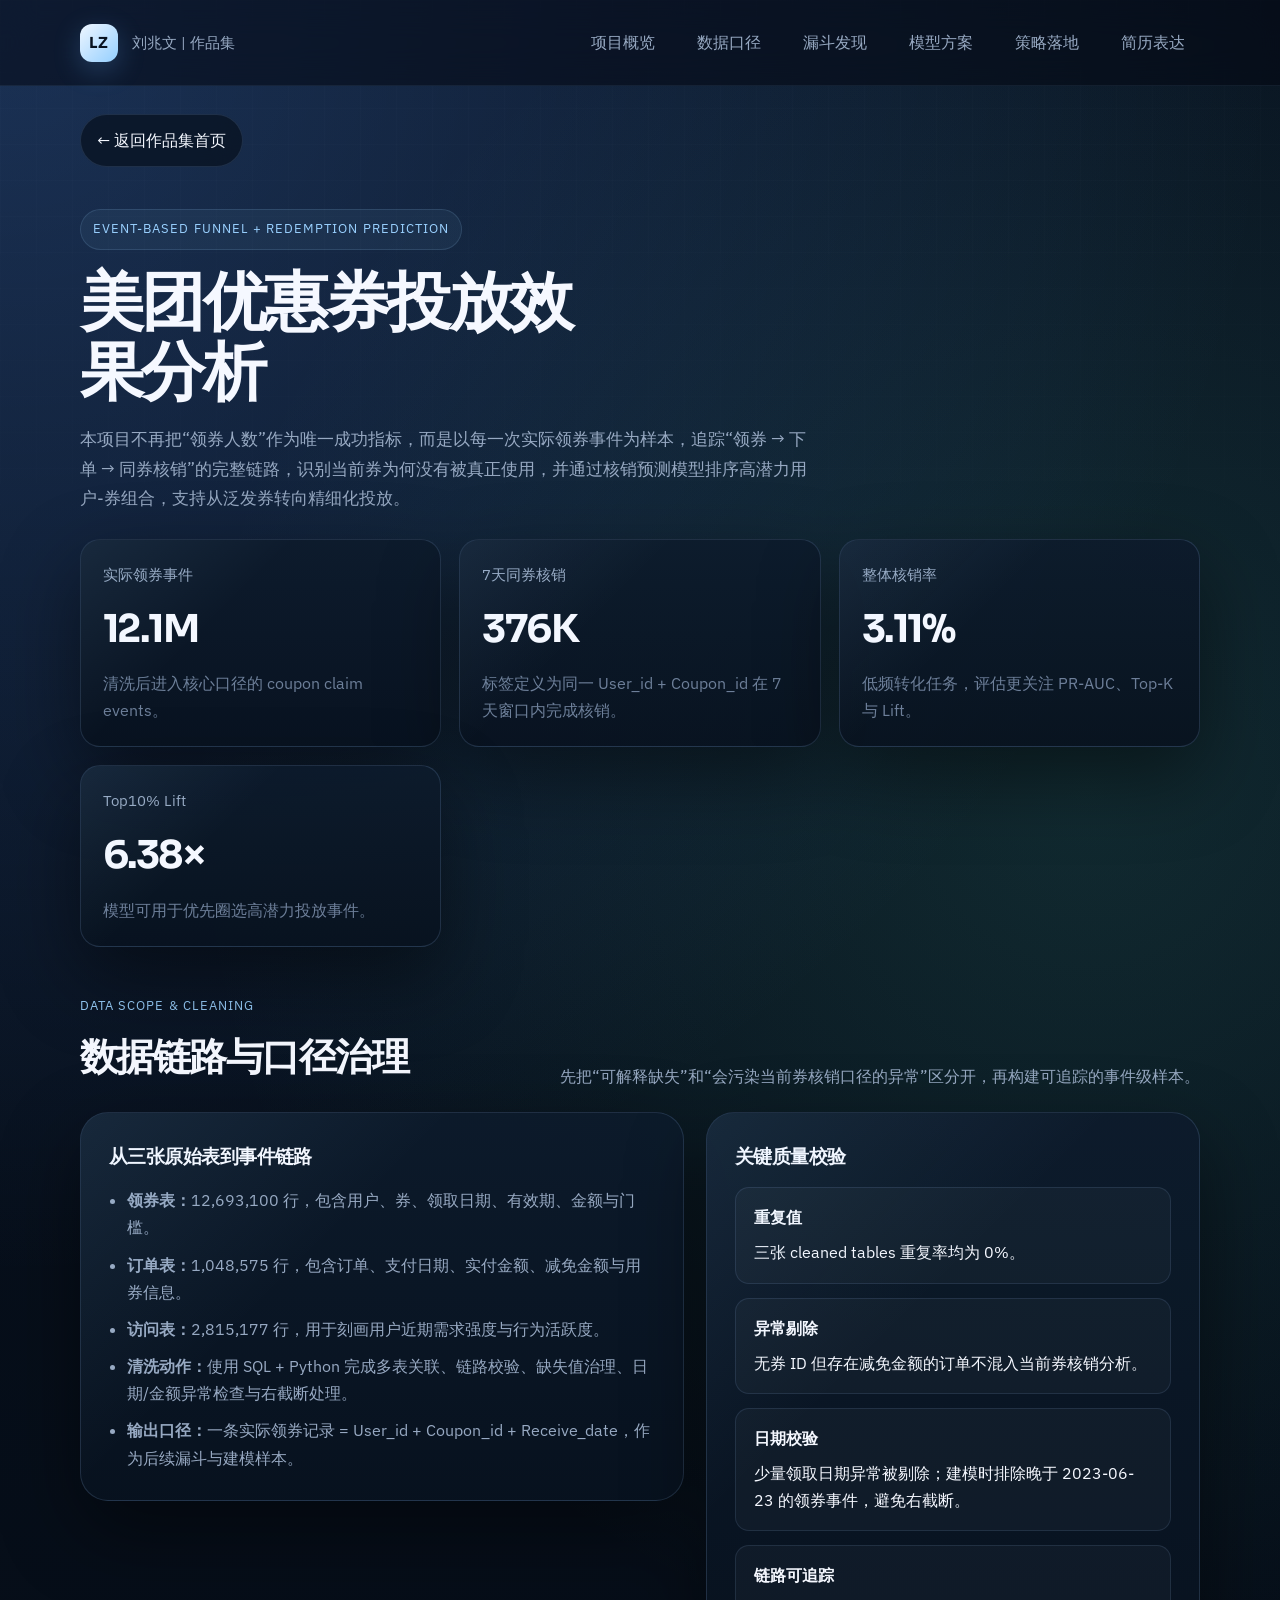
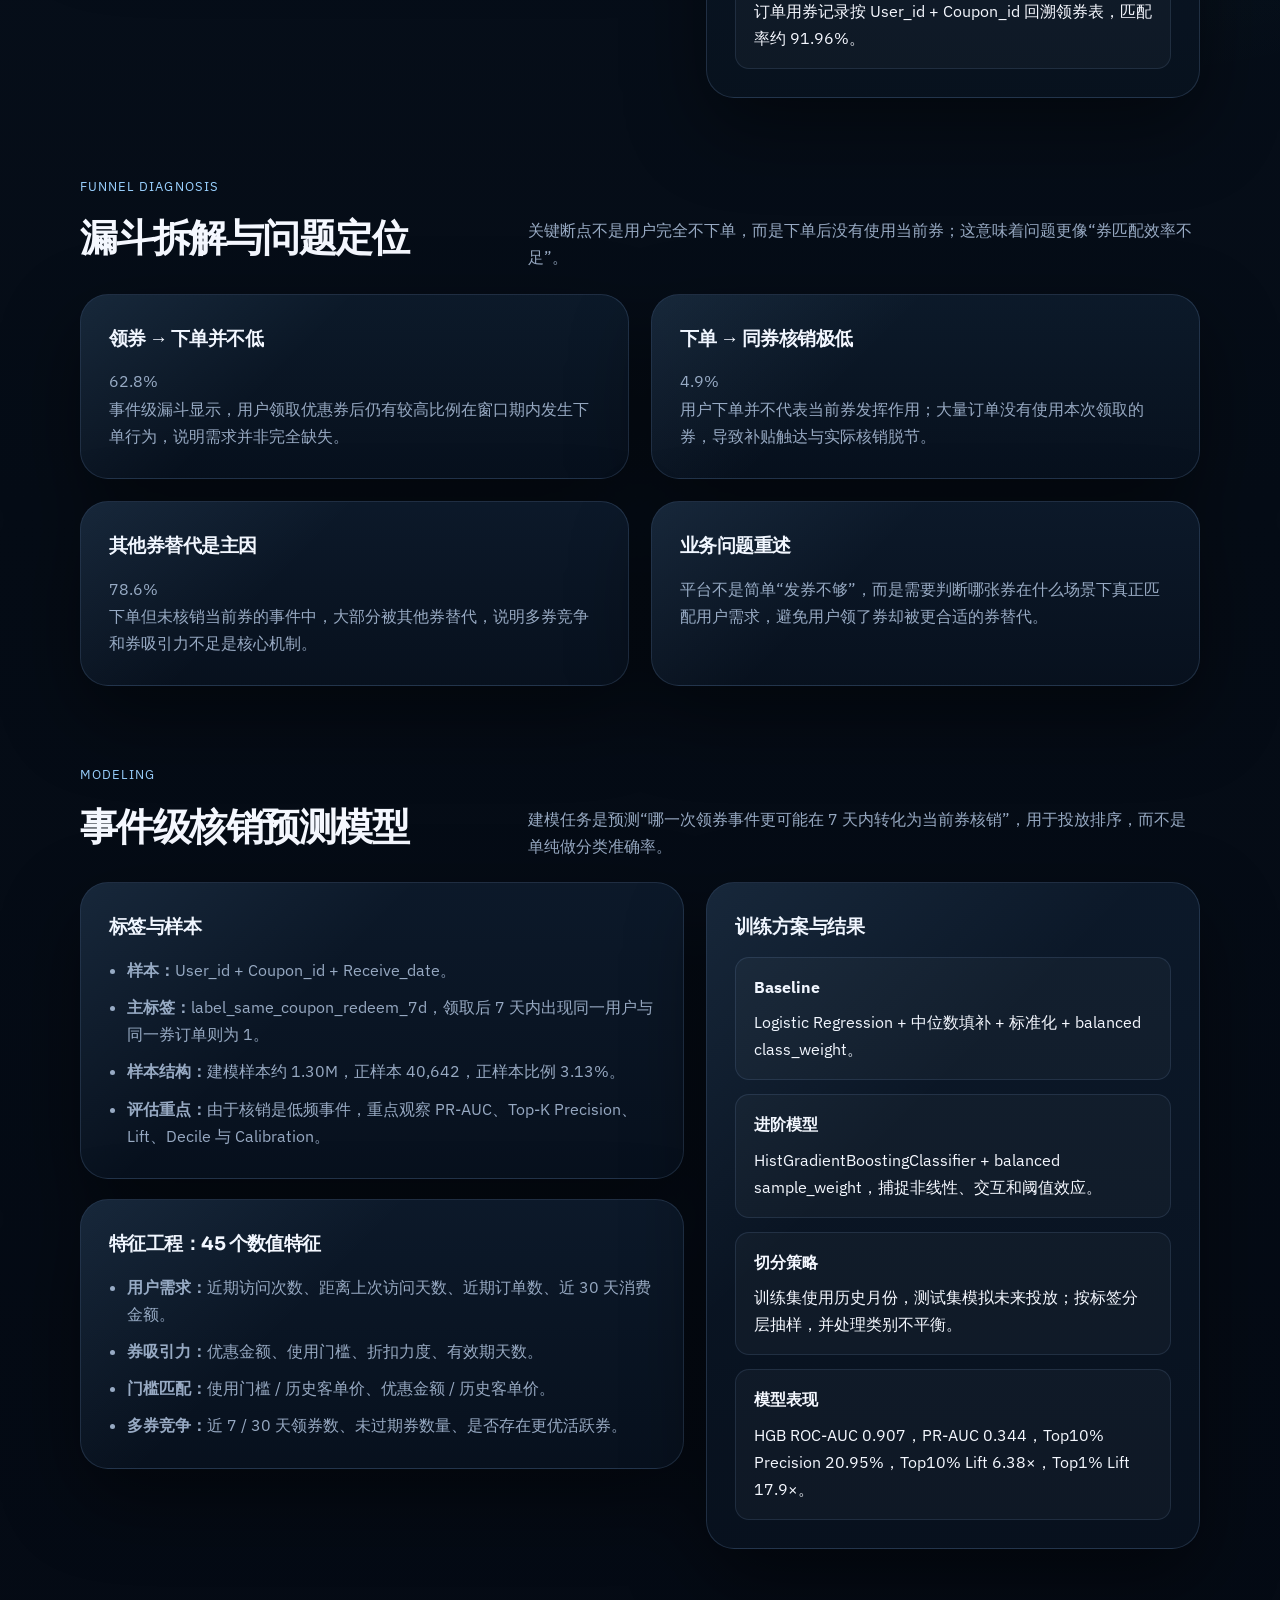
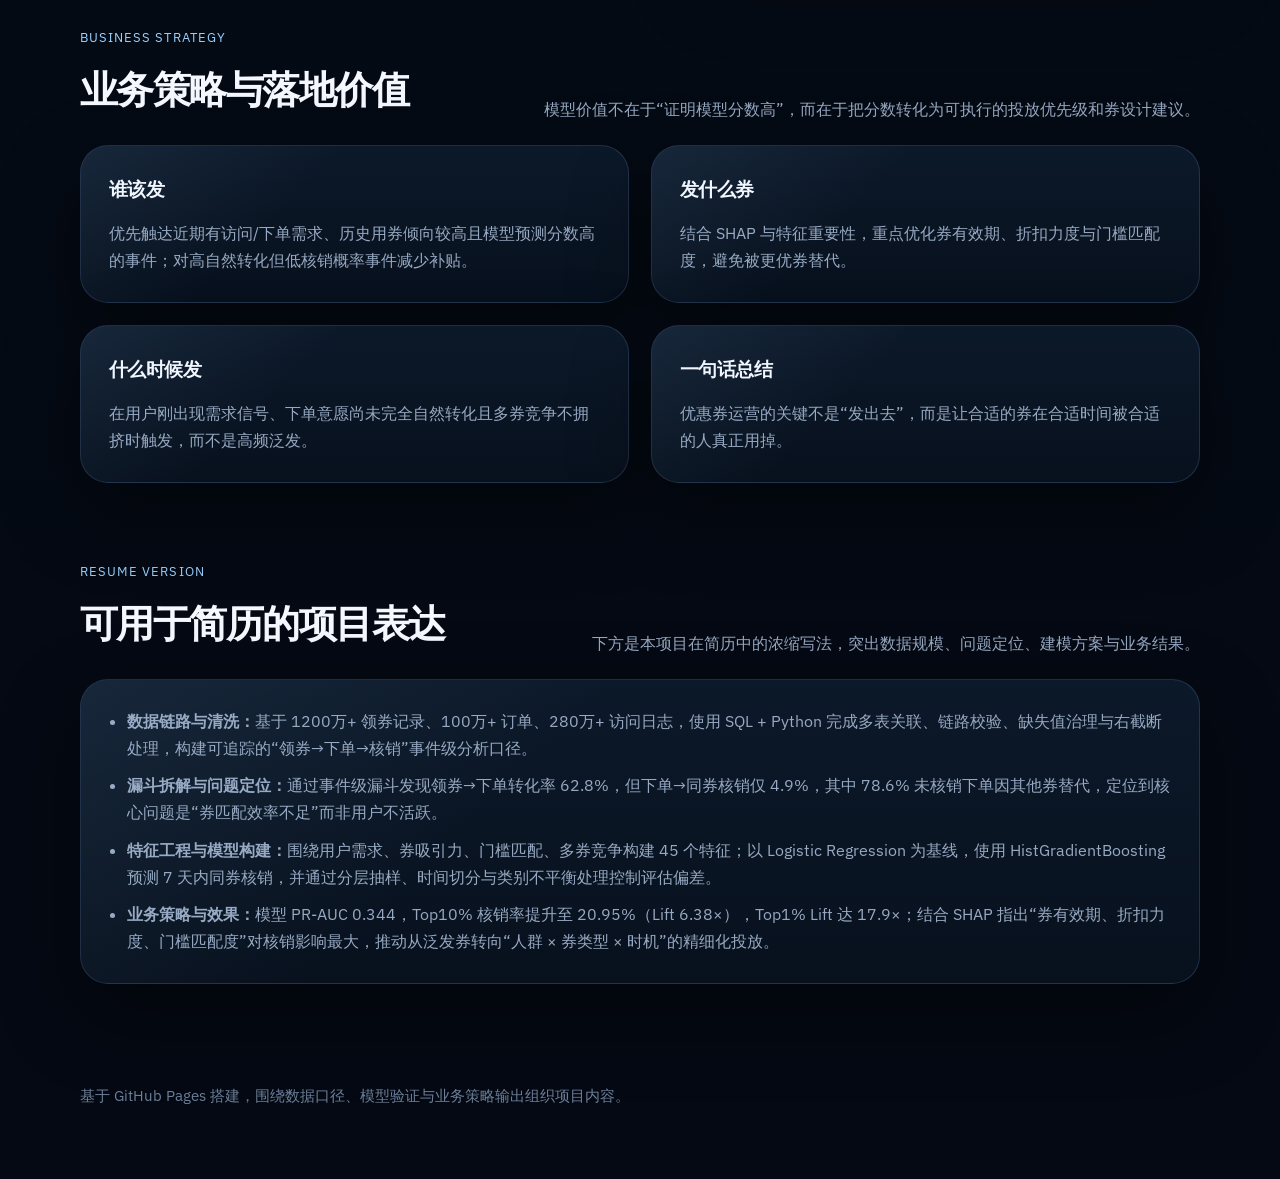
==== commit 30b82237: "Rewrite coupon project page with event funnel and redemption model" ====
--- a/projects/waimai-coupon/index.html
+++ b/projects/waimai-coupon/index.html
@@ -3,10 +3,10 @@
   <head>
     <meta charset="UTF-8" />
     <meta name="viewport" content="width=device-width, initial-scale=1.0" />
-    <title>外卖平台发券策略优化与效果评估 | 刘兆文</title>
+    <title>美团优惠券投放效果分析 | 刘兆文</title>
     <meta
       name="description"
-      content="基于用户画像、动态场景识别与短期转化预测，构建外卖平台动态发券策略矩阵，并延伸至发券效果评估。"
+      content="从事件级漏斗到核销预测模型：识别高潜力用户-券组合，实现精细化运营。"
     />
     <link rel="preconnect" href="https://fonts.googleapis.com" />
     <link rel="preconnect" href="https://fonts.gstatic.com" crossorigin />
@@ -25,10 +25,11 @@
         </a>
         <nav class="nav-links" aria-label="项目导航">
           <a class="nav-link" href="#overview">项目概览</a>
-          <a class="nav-link" href="#framework">分析框架</a>
-          <a class="nav-link" href="#findings">核心发现</a>
-          <a class="nav-link" href="#strategy">策略输出</a>
-          <a class="nav-link" href="#code">关键代码</a>
+          <a class="nav-link" href="#data">数据口径</a>
+          <a class="nav-link" href="#funnel">漏斗发现</a>
+          <a class="nav-link" href="#model">模型方案</a>
+          <a class="nav-link" href="#strategy">策略落地</a>
+          <a class="nav-link" href="#resume">简历表达</a>
         </nav>
       </div>
     </header>
@@ -39,232 +40,210 @@
       </div>
 
       <section class="page-hero" id="overview">
-        <span class="eyebrow">增长策略项目</span>
-        <h1 class="page-title">外卖平台发券策略优化与效果评估</h1>
+        <span class="eyebrow">Event-Based Funnel + Redemption Prediction</span>
+        <h1 class="page-title project-page-title">美团优惠券投放效果分析</h1>
         <p class="page-intro">
-          面向外卖平台补贴投放场景，本项目围绕“发给谁、发什么、什么时候发、是否值得发”四个核心问题，
-          构建“长期用户画像 + 短期场景状态 + 短期转化概率”的分析框架，目标是减少无效补贴、提升转化效率，
-          并把策略判断沉淀为可执行的动态发券规则。
+          本项目不再把“领券人数”作为唯一成功指标，而是以每一次实际领券事件为样本，追踪“领券 → 下单 → 同券核销”的完整链路，识别当前券为何没有被真正使用，并通过核销预测模型排序高潜力用户-券组合，支持从泛发券转向精细化投放。
         </p>
 
-        <div class="highlight-bar">
-          <section class="metric-card">
-            <span class="metric-label">用户层</span>
-            <span class="metric-value">4 类画像</span>
-            <p class="metric-note">从价值度、价格敏感度、探索尝鲜度出发识别长期消费底色。</p>
-          </section>
-          <section class="metric-card">
-            <span class="metric-label">场景层</span>
-            <span class="metric-value">3 类模式</span>
-            <p class="metric-note">识别高推进型、前链路停滞型与反复比较型决策场景。</p>
-          </section>
-          <section class="metric-card">
-            <span class="metric-label">预测层</span>
-            <span class="metric-value">AUC 0.86</span>
-            <p class="metric-note">对未来 3 步内转化概率进行建模，用于辅助策略触发判断。</p>
-          </section>
-        </div>
-      </section>
-
-      <section class="section" id="framework">
-        <div class="section-heading">
-          <div>
-            <p class="section-kicker">项目逻辑</p>
-            <h2 class="section-title">分析框架</h2>
-          </div>
-          <p class="section-copy">
-            先识别用户长期差异，再判断用户此刻处于什么场景和决策状态，最后把是否干预落到概率与策略规则上。
+        <div class="highlight-bar highlight-bar-four">
+          <section class="metric-card">
+            <span class="metric-label">实际领券事件</span>
+            <span class="metric-value">12.1M</span>
+            <p class="metric-note">清洗后进入核心口径的 coupon claim events。</p>
+          </section>
+          <section class="metric-card">
+            <span class="metric-label">7天同券核销</span>
+            <span class="metric-value">376K</span>
+            <p class="metric-note">标签定义为同一 User_id + Coupon_id 在 7 天窗口内完成核销。</p>
+          </section>
+          <section class="metric-card">
+            <span class="metric-label">整体核销率</span>
+            <span class="metric-value">3.11%</span>
+            <p class="metric-note">低频转化任务，评估更关注 PR-AUC、Top-K 与 Lift。</p>
+          </section>
+          <section class="metric-card">
+            <span class="metric-label">Top10% Lift</span>
+            <span class="metric-value">6.38×</span>
+            <p class="metric-note">模型可用于优先圈选高潜力投放事件。</p>
+          </section>
+        </div>
+      </section>
+
+      <section class="section" id="data">
+        <div class="section-heading">
+          <div>
+            <p class="section-kicker">Data Scope & Cleaning</p>
+            <h2 class="section-title">数据链路与口径治理</h2>
+          </div>
+          <p class="section-copy">
+            先把“可解释缺失”和“会污染当前券核销口径的异常”区分开，再构建可追踪的事件级样本。
+          </p>
+        </div>
+
+        <div class="detail-grid">
+          <article class="section-card">
+            <h3>从三张原始表到事件链路</h3>
+            <ul>
+              <li><strong>领券表：</strong>12,693,100 行，包含用户、券、领取日期、有效期、金额与门槛。</li>
+              <li><strong>订单表：</strong>1,048,575 行，包含订单、支付日期、实付金额、减免金额与用券信息。</li>
+              <li><strong>访问表：</strong>2,815,177 行，用于刻画用户近期需求强度与行为活跃度。</li>
+              <li><strong>清洗动作：</strong>使用 SQL + Python 完成多表关联、链路校验、缺失值治理、日期/金额异常检查与右截断处理。</li>
+              <li><strong>输出口径：</strong>一条实际领券记录 = User_id + Coupon_id + Receive_date，作为后续漏斗与建模样本。</li>
+            </ul>
+          </article>
+
+          <aside class="section-card">
+            <h3>关键质量校验</h3>
+            <div class="data-points">
+              <div class="data-point"><strong>重复值</strong>三张 cleaned tables 重复率均为 0%。</div>
+              <div class="data-point"><strong>异常剔除</strong>无券 ID 但存在减免金额的订单不混入当前券核销分析。</div>
+              <div class="data-point"><strong>日期校验</strong>少量领取日期异常被剔除；建模时排除晚于 2023-06-23 的领券事件，避免右截断。</div>
+              <div class="data-point"><strong>链路可追踪</strong>订单用券记录按 User_id + Coupon_id 回溯领券表，匹配率约 91.96%。</div>
+            </div>
+          </aside>
+        </div>
+      </section>
+
+      <section class="section" id="funnel">
+        <div class="section-heading">
+          <div>
+            <p class="section-kicker">Funnel Diagnosis</p>
+            <h2 class="section-title">漏斗拆解与问题定位</h2>
+          </div>
+          <p class="section-copy">
+            关键断点不是用户完全不下单，而是下单后没有使用当前券；这意味着问题更像“券匹配效率不足”。
+          </p>
+        </div>
+
+        <div class="insight-grid">
+          <article class="section-card insight-card-strong">
+            <h3>领券 → 下单并不低</h3>
+            <p class="mega-number">62.8%</p>
+            <p>事件级漏斗显示，用户领取优惠券后仍有较高比例在窗口期内发生下单行为，说明需求并非完全缺失。</p>
+          </article>
+
+          <article class="section-card insight-card-strong">
+            <h3>下单 → 同券核销极低</h3>
+            <p class="mega-number">4.9%</p>
+            <p>用户下单并不代表当前券发挥作用；大量订单没有使用本次领取的券，导致补贴触达与实际核销脱节。</p>
+          </article>
+
+          <article class="section-card insight-card-strong">
+            <h3>其他券替代是主因</h3>
+            <p class="mega-number">78.6%</p>
+            <p>下单但未核销当前券的事件中，大部分被其他券替代，说明多券竞争和券吸引力不足是核心机制。</p>
+          </article>
+
+          <article class="section-card insight-card-strong">
+            <h3>业务问题重述</h3>
+            <p>
+              平台不是简单“发券不够”，而是需要判断哪张券在什么场景下真正匹配用户需求，避免用户领了券却被更合适的券替代。</p>
+          </article>
+        </div>
+      </section>
+
+      <section class="section" id="model">
+        <div class="section-heading">
+          <div>
+            <p class="section-kicker">Modeling</p>
+            <h2 class="section-title">事件级核销预测模型</h2>
+          </div>
+          <p class="section-copy">
+            建模任务是预测“哪一次领券事件更可能在 7 天内转化为当前券核销”，用于投放排序，而不是单纯做分类准确率。
           </p>
         </div>
 
         <div class="detail-grid">
           <div class="section-stack">
             <article class="section-card">
-              <h3>1. 用户画像：解决“发给谁”</h3>
+              <h3>标签与样本</h3>
               <ul>
-                <li>基于历史交易数据提取用户价值度、价格敏感度、探索尝鲜度三大维度。</li>
-                <li>采用 K-Means 对用户进行聚类，形成 4 类长期消费画像。</li>
-                <li>画像用于判断发券强度上限、券型边界与频次约束。</li>
+                <li><strong>样本：</strong>User_id + Coupon_id + Receive_date。</li>
+                <li><strong>主标签：</strong>label_same_coupon_redeem_7d，领取后 7 天内出现同一用户与同一券订单则为 1。</li>
+                <li><strong>样本结构：</strong>建模样本约 1.30M，正样本 40,642，正样本比例 3.13%。</li>
+                <li><strong>评估重点：</strong>由于核销是低频事件，重点观察 PR-AUC、Top-K Precision、Lift、Decile 与 Calibration。</li>
               </ul>
             </article>
 
             <article class="section-card">
-              <h3>2. 场景状态：解决“什么时候发”</h3>
+              <h3>特征工程：45 个数值特征</h3>
               <ul>
-                <li>基于时间、餐段、品类与行为序列构建短期消费场景。</li>
-                <li>使用一阶 Markov 状态转移矩阵识别行为推进节奏与关键停滞节点。</li>
-                <li>重点观察用户是否停留在“比较筛选”阶段，以及不同场景下的推进差异。</li>
+                <li><strong>用户需求：</strong>近期访问次数、距离上次访问天数、近期订单数、近 30 天消费金额。</li>
+                <li><strong>券吸引力：</strong>优惠金额、使用门槛、折扣力度、有效期天数。</li>
+                <li><strong>门槛匹配：</strong>使用门槛 / 历史客单价、优惠金额 / 历史客单价。</li>
+                <li><strong>多券竞争：</strong>近 7 / 30 天领券数、未过期券数量、是否存在更优活跃券。</li>
               </ul>
             </article>
-
-            <article class="section-card">
-              <h3>3. 转化预测：解决“要不要发”</h3>
-              <ul>
-                <li>在 Markov 规律的基础上，引入逻辑回归模型预测未来 3 步推进与转化概率。</li>
-                <li>输入包括当前状态、场景类型、用户画像与短期行为历史。</li>
-                <li>最终把策略判断落到“高犹豫但仍具备推进潜力”的关键节点上。</li>
-              </ul>
-            </article>
           </div>
 
           <aside class="section-card">
-            <h3>项目方法栈</h3>
+            <h3>训练方案与结果</h3>
             <div class="data-points">
-              <div class="data-point">
-                <strong>数据处理</strong>
-                SQL 多表关联、宽表构建、指标口径统一、Python 特征工程。
-              </div>
-              <div class="data-point">
-                <strong>分层与识别</strong>
-                K-Means 用户聚类、场景标签构建、行为状态抽象。
-              </div>
-              <div class="data-point">
-                <strong>行为与预测</strong>
-                Markov 转移矩阵、逻辑回归短期推进与转化预测。
-              </div>
-              <div class="data-point">
-                <strong>策略输出</strong>
-                用户画像 × 场景状态 × 转化概率 × 券型方向 的动态发券矩阵。
-              </div>
+              <div class="data-point"><strong>Baseline</strong>Logistic Regression + 中位数填补 + 标准化 + balanced class_weight。</div>
+              <div class="data-point"><strong>进阶模型</strong>HistGradientBoostingClassifier + balanced sample_weight，捕捉非线性、交互和阈值效应。</div>
+              <div class="data-point"><strong>切分策略</strong>训练集使用历史月份，测试集模拟未来投放；按标签分层抽样，并处理类别不平衡。</div>
+              <div class="data-point"><strong>模型表现</strong>HGB ROC-AUC 0.907，PR-AUC 0.344，Top10% Precision 20.95%，Top10% Lift 6.38×，Top1% Lift 17.9×。</div>
             </div>
           </aside>
         </div>
       </section>
 
-      <section class="section" id="findings">
-        <div class="section-heading">
-          <div>
-            <p class="section-kicker">关键结论</p>
-            <h2 class="section-title">核心发现</h2>
-          </div>
-          <p class="section-copy">
-            与其说平台需要识别“谁在浏览”，不如说需要识别“谁虽然还在比较，但已经具备短期推进潜力”。
+      <section class="section" id="strategy">
+        <div class="section-heading">
+          <div>
+            <p class="section-kicker">Business Strategy</p>
+            <h2 class="section-title">业务策略与落地价值</h2>
+          </div>
+          <p class="section-copy">
+            模型价值不在于“证明模型分数高”，而在于把分数转化为可执行的投放优先级和券设计建议。
           </p>
         </div>
 
         <div class="insight-grid">
           <article class="section-card">
-            <h3>比较筛选是关键停滞节点</h3>
-            <p>
-              从状态转移结果看，用户从需求表达进入比较筛选较顺畅，但比较阶段的停留概率显著偏高，
-              说明平台真正的经营难点并不在“用户是否进入链路”，而在“用户能否从犹豫走向收口”。
-            </p>
-          </article>
-
-          <article class="section-card">
-            <h3>不同场景的经营含义完全不同</h3>
-            <p>
-              同样处于比较阶段的用户，在高推进场景里可能只是成交前的短暂停留；
-              在反复比较场景里则更可能意味着持续犹豫。仅依赖静态标签无法解释这种异质性。
-            </p>
-          </article>
-
-          <article class="section-card">
-            <h3>画像会放大或约束场景差异</h3>
-            <p>
-              高价值、低尝鲜用户在功能性场景中更容易快速成交；低价值、高尝鲜用户在探索性场景中更容易停留前链路。
-              场景不是孤立存在的，它和用户长期底色共同决定策略效果。
-            </p>
-          </article>
-
-          <article class="section-card">
-            <h3>补贴要从平均投放转向增量导向</h3>
-            <p>
-              若用户在高推进场景里本就有较高转化概率，发券可能只是补贴自然成交；
-              真正值得投放的是推进概率中高但仍未收口的人群与节点。
-            </p>
-          </article>
-        </div>
-      </section>
-
-      <section class="section" id="strategy">
-        <div class="section-heading">
-          <div>
-            <p class="section-kicker">策略沉淀</p>
-            <h2 class="section-title">策略输出</h2>
-          </div>
-          <p class="section-copy">
-            最终把分析结果沉淀为“谁发、发什么、何时发、是否值得发”的动态发券规则，而不是停留在用户分群本身。
-          </p>
-        </div>
-
-        <div class="detail-grid">
-          <div class="section-stack">
-            <article class="section-card">
-              <h3>动态发券矩阵</h3>
-              <ul>
-                <li><strong>核心优质型 / 高价值低尝鲜型：</strong>以轻补贴、权益型和体验型激励为主，避免深补。</li>
-                <li><strong>低价值高尝鲜型：</strong>重点看场景与状态，适合在可收口场景中投放低门槛、强时效券。</li>
-                <li><strong>低价值低尝鲜型：</strong>更适合条件触发、低频小额投放，避免在弱需求场景下浪费预算。</li>
-              </ul>
-            </article>
-
-            <article class="section-card">
-              <h3>统一时机原则</h3>
-              <div class="callout">
-                高推进场景少发或不发；S2 停留且推进概率中高时，优先投放收口型券；S3 未成交时，以“临门一脚”型轻补贴为主。
-              </div>
-            </article>
-
-            <article class="section-card" id="code">
-            <h3>关键代码</h3>
-<div class="data-points">
-  <div class="data-point">
-    <strong>场景特征构建</strong>
-    从行为序列拆时间、拆动作、做漏斗与份额特征，是后续状态建模和场景识别的输入表。
-    <div class="action-row" style="margin-top: 12px;">
-      <a class="button-secondary" href="./code/1_build_scene_features.py" target="_blank" rel="noopener noreferrer">打开代码</a>
-    </div>
-  </div>
-
-  <div class="data-point">
-    <strong>Markov 状态转移</strong>
-    把动作映射为状态，生成事件状态表、未来 3 步推进和转化标签，用于链路分析与建模基线。
-    <div class="action-row" style="margin-top: 12px;">
-      <a class="button-secondary" href="./code/build_state_transition_markov.py" target="_blank" rel="noopener noreferrer">打开代码</a>
-    </div>
-  </div>
-
-  <div class="data-point">
-    <strong>Logistic 转化预测</strong>
-    基于状态、场景、风格和短期历史特征，预测未来 3 步推进与转化概率。
-    <div class="action-row" style="margin-top: 12px;">
-      <a class="button-secondary" href="./code/build_state_logistic_models.py" target="_blank" rel="noopener noreferrer">打开代码</a>
-    </div>
-  </div>
-
-  <div class="data-point">
-    <strong>场景 × 风格融合输出</strong>
-    融合行为场景、订单环境和用户风格，形成策略匹配与动态发券提示。
-    <div class="action-row" style="margin-top: 12px;">
-      <a class="button-secondary" href="./code/build_scene_style_master.py" target="_blank" rel="noopener noreferrer">打开代码</a>
-    </div>
-  </div>
-</div>
-
-          <aside class="section-card">
-            <h3>可交付成果</h3>
-            <div class="data-points">
-              <div class="data-point">
-                <strong>策略报告</strong>
-                已完成完整业务分析报告，可直接查看详细内容。
-              </div>
-              <div class="data-point">
-                <strong>报告链接</strong>
-                <a class="button-secondary" href="./report.pdf" target="_blank" rel="noopener noreferrer">打开 PDF 报告</a>
-              </div>
-              <div class="data-point">
-                <strong>后续延展</strong>
-                下一步将继续做发券后验证，识别自然成交、补贴驱动与低响应人群，补齐效果评估闭环。
-              </div>
-            </div>
-          </aside>
-        </div>
+            <h3>谁该发</h3>
+            <p>优先触达近期有访问/下单需求、历史用券倾向较高且模型预测分数高的事件；对高自然转化但低核销概率事件减少补贴。</p>
+          </article>
+          <article class="section-card">
+            <h3>发什么券</h3>
+            <p>结合 SHAP 与特征重要性，重点优化券有效期、折扣力度与门槛匹配度，避免被更优券替代。</p>
+          </article>
+          <article class="section-card">
+            <h3>什么时候发</h3>
+            <p>在用户刚出现需求信号、下单意愿尚未完全自然转化且多券竞争不拥挤时触发，而不是高频泛发。</p>
+          </article>
+          <article class="section-card">
+            <h3>一句话总结</h3>
+            <p>优惠券运营的关键不是“发出去”，而是让合适的券在合适时间被合适的人真正用掉。</p>
+          </article>
+        </div>
+      </section>
+
+      <section class="section" id="resume">
+        <div class="section-heading">
+          <div>
+            <p class="section-kicker">Resume Version</p>
+            <h2 class="section-title">可用于简历的项目表达</h2>
+          </div>
+          <p class="section-copy">
+            下方是本项目在简历中的浓缩写法，突出数据规模、问题定位、建模方案与业务结果。
+          </p>
+        </div>
+
+        <article class="section-card resume-block">
+          <ul>
+            <li><strong>数据链路与清洗：</strong>基于 1200万+ 领券记录、100万+ 订单、280万+ 访问日志，使用 SQL + Python 完成多表关联、链路校验、缺失值治理与右截断处理，构建可追踪的“领券→下单→核销”事件级分析口径。</li>
+            <li><strong>漏斗拆解与问题定位：</strong>通过事件级漏斗发现领券→下单转化率 62.8%，但下单→同券核销仅 4.9%，其中 78.6% 未核销下单因其他券替代，定位到核心问题是“券匹配效率不足”而非用户不活跃。</li>
+            <li><strong>特征工程与模型构建：</strong>围绕用户需求、券吸引力、门槛匹配、多券竞争构建 45 个特征；以 Logistic Regression 为基线，使用 HistGradientBoosting 预测 7 天内同券核销，并通过分层抽样、时间切分与类别不平衡处理控制评估偏差。</li>
+            <li><strong>业务策略与效果：</strong>模型 PR-AUC 0.344，Top10% 核销率提升至 20.95%（Lift 6.38×），Top1% Lift 达 17.9×；结合 SHAP 指出“券有效期、折扣力度、门槛匹配度”对核销影响最大，推动从泛发券转向“人群 × 券类型 × 时机”的精细化投放。</li>
+          </ul>
+        </article>
       </section>
     </main>
 
     <footer class="page-shell footer">
-      <p>基于 GitHub Pages 搭建，围绕业务问题、分析方法与策略输出组织项目内容。</p>
+      <p>基于 GitHub Pages 搭建，围绕数据口径、模型验证与业务策略输出组织项目内容。</p>
     </footer>
   </body>
 </html>
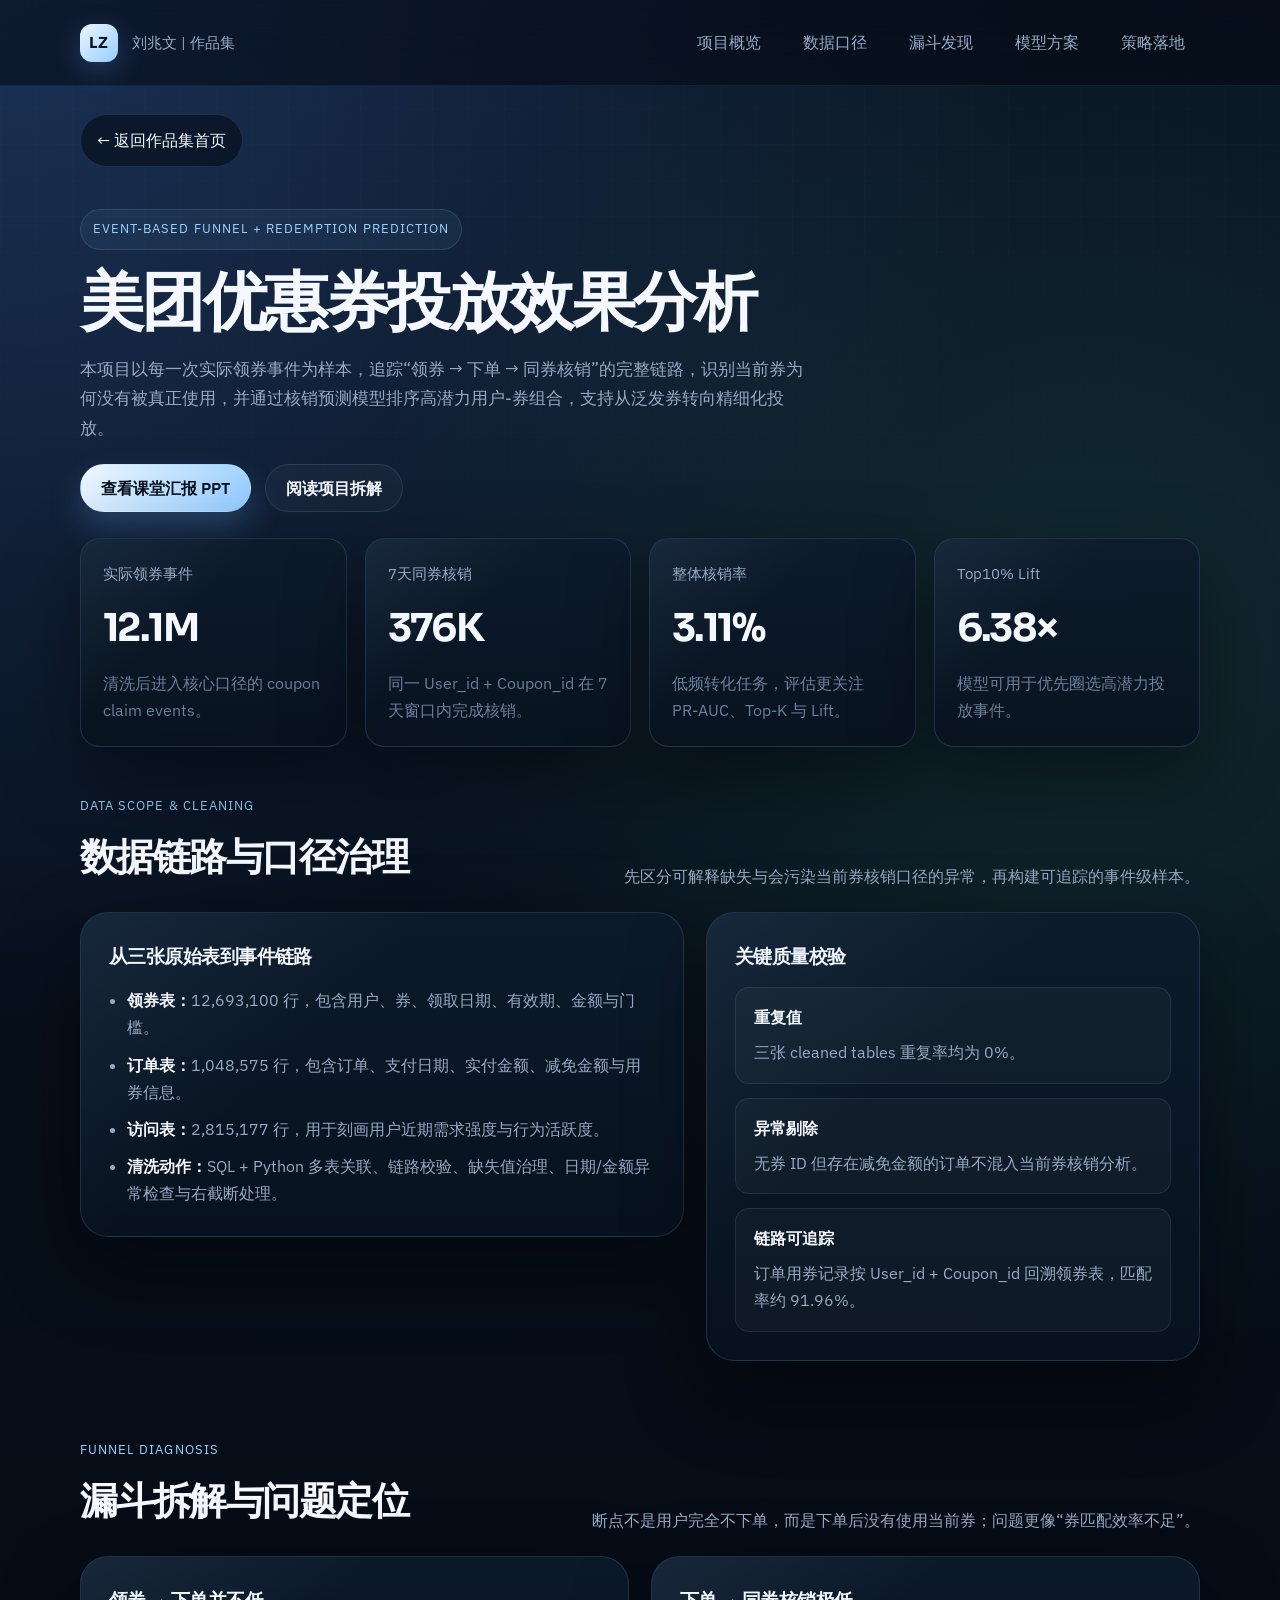
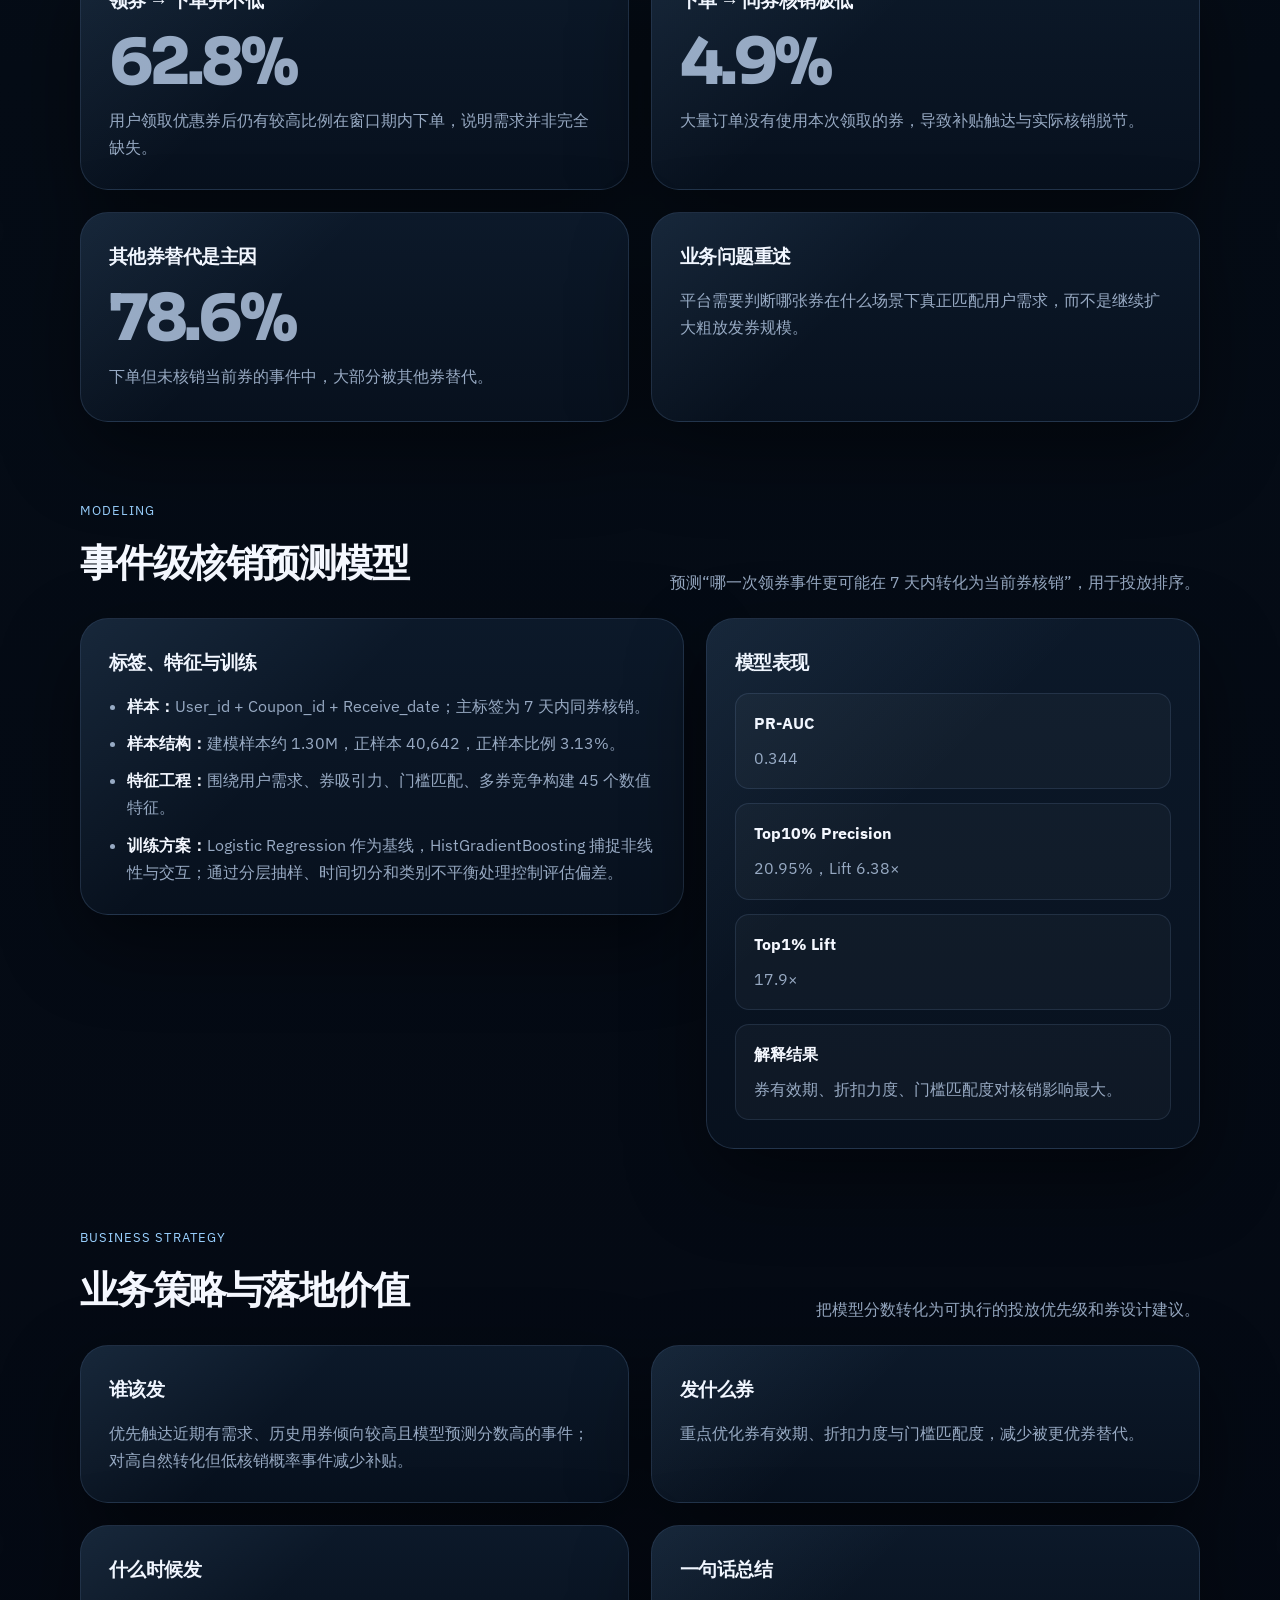
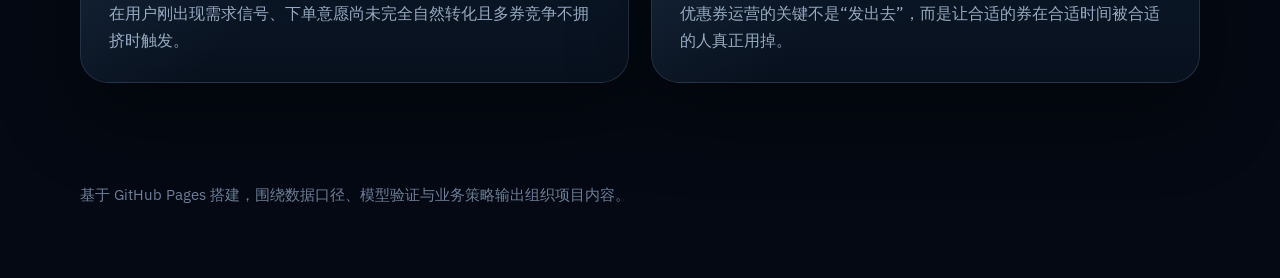
==== commit 1c04d344: "Remove resume section and add presentation entry" ====
--- a/projects/waimai-coupon/index.html
+++ b/projects/waimai-coupon/index.html
@@ -1,249 +1,85 @@
 <!DOCTYPE html>
 <html lang="zh-CN">
-  <head>
-    <meta charset="UTF-8" />
-    <meta name="viewport" content="width=device-width, initial-scale=1.0" />
-    <title>美团优惠券投放效果分析 | 刘兆文</title>
-    <meta
-      name="description"
-      content="从事件级漏斗到核销预测模型：识别高潜力用户-券组合，实现精细化运营。"
-    />
-    <link rel="preconnect" href="https://fonts.googleapis.com" />
-    <link rel="preconnect" href="https://fonts.gstatic.com" crossorigin />
-    <link
-      href="https://fonts.googleapis.com/css2?family=IBM+Plex+Sans:wght@400;500;600;700&family=IBM+Plex+Sans+SC:wght@400;500;600;700&family=Sora:wght@500;600;700;800&display=swap"
-      rel="stylesheet"
-    />
-    <link rel="stylesheet" href="../../style.css" />
-  </head>
-  <body>
-    <header class="topbar">
-      <div class="topbar-inner">
-        <a class="brand" href="../../index.html" aria-label="返回首页">
-          <span class="brand-mark">LZ</span>
-          <span>刘兆文 | 作品集</span>
-        </a>
-        <nav class="nav-links" aria-label="项目导航">
-          <a class="nav-link" href="#overview">项目概览</a>
-          <a class="nav-link" href="#data">数据口径</a>
-          <a class="nav-link" href="#funnel">漏斗发现</a>
-          <a class="nav-link" href="#model">模型方案</a>
-          <a class="nav-link" href="#strategy">策略落地</a>
-          <a class="nav-link" href="#resume">简历表达</a>
-        </nav>
+<head>
+  <meta charset="UTF-8" />
+  <meta name="viewport" content="width=device-width, initial-scale=1.0" />
+  <title>美团优惠券投放效果分析 | 刘兆文</title>
+  <meta name="description" content="从事件级漏斗到核销预测模型：识别高潜力用户-券组合，实现精细化运营。" />
+  <link rel="preconnect" href="https://fonts.googleapis.com" />
+  <link rel="preconnect" href="https://fonts.gstatic.com" crossorigin />
+  <link href="https://fonts.googleapis.com/css2?family=IBM+Plex+Sans:wght@400;500;600;700&family=IBM+Plex+Sans+SC:wght@400;500;600;700&family=Sora:wght@500;600;700;800&display=swap" rel="stylesheet" />
+  <link rel="stylesheet" href="../../style.css" />
+</head>
+<body>
+  <header class="topbar">
+    <div class="topbar-inner">
+      <a class="brand" href="../../index.html" aria-label="返回首页"><span class="brand-mark">LZ</span><span>刘兆文 | 作品集</span></a>
+      <nav class="nav-links" aria-label="项目导航">
+        <a class="nav-link" href="#overview">项目概览</a>
+        <a class="nav-link" href="#data">数据口径</a>
+        <a class="nav-link" href="#funnel">漏斗发现</a>
+        <a class="nav-link" href="#model">模型方案</a>
+        <a class="nav-link" href="#strategy">策略落地</a>
+      </nav>
+    </div>
+  </header>
+
+  <main class="page-shell">
+    <div class="back-link"><a href="../../index.html">← 返回作品集首页</a></div>
+
+    <section class="page-hero" id="overview">
+      <span class="eyebrow">Event-Based Funnel + Redemption Prediction</span>
+      <h1 class="page-title project-page-title">美团优惠券投放效果分析</h1>
+      <p class="page-intro">本项目以每一次实际领券事件为样本，追踪“领券 → 下单 → 同券核销”的完整链路，识别当前券为何没有被真正使用，并通过核销预测模型排序高潜力用户-券组合，支持从泛发券转向精细化投放。</p>
+      <div class="action-row presentation-actions" style="margin-top:22px;">
+        <a class="button" href="./slides.html">查看课堂汇报 PPT</a>
+        <a class="button-secondary" href="#data">阅读项目拆解</a>
       </div>
-    </header>
+      <div class="highlight-bar highlight-bar-four">
+        <section class="metric-card"><span class="metric-label">实际领券事件</span><span class="metric-value">12.1M</span><p class="metric-note">清洗后进入核心口径的 coupon claim events。</p></section>
+        <section class="metric-card"><span class="metric-label">7天同券核销</span><span class="metric-value">376K</span><p class="metric-note">同一 User_id + Coupon_id 在 7 天窗口内完成核销。</p></section>
+        <section class="metric-card"><span class="metric-label">整体核销率</span><span class="metric-value">3.11%</span><p class="metric-note">低频转化任务，评估更关注 PR-AUC、Top-K 与 Lift。</p></section>
+        <section class="metric-card"><span class="metric-label">Top10% Lift</span><span class="metric-value">6.38×</span><p class="metric-note">模型可用于优先圈选高潜力投放事件。</p></section>
+      </div>
+    </section>
 
-    <main class="page-shell">
-      <div class="back-link">
-        <a href="../../index.html">← 返回作品集首页</a>
+    <section class="section" id="data">
+      <div class="section-heading"><div><p class="section-kicker">Data Scope & Cleaning</p><h2 class="section-title">数据链路与口径治理</h2></div><p class="section-copy">先区分可解释缺失与会污染当前券核销口径的异常，再构建可追踪的事件级样本。</p></div>
+      <div class="detail-grid">
+        <article class="section-card"><h3>从三张原始表到事件链路</h3><ul><li><strong>领券表：</strong>12,693,100 行，包含用户、券、领取日期、有效期、金额与门槛。</li><li><strong>订单表：</strong>1,048,575 行，包含订单、支付日期、实付金额、减免金额与用券信息。</li><li><strong>访问表：</strong>2,815,177 行，用于刻画用户近期需求强度与行为活跃度。</li><li><strong>清洗动作：</strong>SQL + Python 多表关联、链路校验、缺失值治理、日期/金额异常检查与右截断处理。</li></ul></article>
+        <aside class="section-card"><h3>关键质量校验</h3><div class="data-points"><div class="data-point"><strong>重复值</strong>三张 cleaned tables 重复率均为 0%。</div><div class="data-point"><strong>异常剔除</strong>无券 ID 但存在减免金额的订单不混入当前券核销分析。</div><div class="data-point"><strong>链路可追踪</strong>订单用券记录按 User_id + Coupon_id 回溯领券表，匹配率约 91.96%。</div></div></aside>
       </div>
+    </section>
 
-      <section class="page-hero" id="overview">
-        <span class="eyebrow">Event-Based Funnel + Redemption Prediction</span>
-        <h1 class="page-title project-page-title">美团优惠券投放效果分析</h1>
-        <p class="page-intro">
-          本项目不再把“领券人数”作为唯一成功指标，而是以每一次实际领券事件为样本，追踪“领券 → 下单 → 同券核销”的完整链路，识别当前券为何没有被真正使用，并通过核销预测模型排序高潜力用户-券组合，支持从泛发券转向精细化投放。
-        </p>
+    <section class="section" id="funnel">
+      <div class="section-heading"><div><p class="section-kicker">Funnel Diagnosis</p><h2 class="section-title">漏斗拆解与问题定位</h2></div><p class="section-copy">断点不是用户完全不下单，而是下单后没有使用当前券；问题更像“券匹配效率不足”。</p></div>
+      <div class="insight-grid">
+        <article class="section-card insight-card-strong"><h3>领券 → 下单并不低</h3><p class="mega-number">62.8%</p><p>用户领取优惠券后仍有较高比例在窗口期内下单，说明需求并非完全缺失。</p></article>
+        <article class="section-card insight-card-strong"><h3>下单 → 同券核销极低</h3><p class="mega-number">4.9%</p><p>大量订单没有使用本次领取的券，导致补贴触达与实际核销脱节。</p></article>
+        <article class="section-card insight-card-strong"><h3>其他券替代是主因</h3><p class="mega-number">78.6%</p><p>下单但未核销当前券的事件中，大部分被其他券替代。</p></article>
+        <article class="section-card insight-card-strong"><h3>业务问题重述</h3><p>平台需要判断哪张券在什么场景下真正匹配用户需求，而不是继续扩大粗放发券规模。</p></article>
+      </div>
+    </section>
 
-        <div class="highlight-bar highlight-bar-four">
-          <section class="metric-card">
-            <span class="metric-label">实际领券事件</span>
-            <span class="metric-value">12.1M</span>
-            <p class="metric-note">清洗后进入核心口径的 coupon claim events。</p>
-          </section>
-          <section class="metric-card">
-            <span class="metric-label">7天同券核销</span>
-            <span class="metric-value">376K</span>
-            <p class="metric-note">标签定义为同一 User_id + Coupon_id 在 7 天窗口内完成核销。</p>
-          </section>
-          <section class="metric-card">
-            <span class="metric-label">整体核销率</span>
-            <span class="metric-value">3.11%</span>
-            <p class="metric-note">低频转化任务，评估更关注 PR-AUC、Top-K 与 Lift。</p>
-          </section>
-          <section class="metric-card">
-            <span class="metric-label">Top10% Lift</span>
-            <span class="metric-value">6.38×</span>
-            <p class="metric-note">模型可用于优先圈选高潜力投放事件。</p>
-          </section>
-        </div>
-      </section>
+    <section class="section" id="model">
+      <div class="section-heading"><div><p class="section-kicker">Modeling</p><h2 class="section-title">事件级核销预测模型</h2></div><p class="section-copy">预测“哪一次领券事件更可能在 7 天内转化为当前券核销”，用于投放排序。</p></div>
+      <div class="detail-grid">
+        <article class="section-card"><h3>标签、特征与训练</h3><ul><li><strong>样本：</strong>User_id + Coupon_id + Receive_date；主标签为 7 天内同券核销。</li><li><strong>样本结构：</strong>建模样本约 1.30M，正样本 40,642，正样本比例 3.13%。</li><li><strong>特征工程：</strong>围绕用户需求、券吸引力、门槛匹配、多券竞争构建 45 个数值特征。</li><li><strong>训练方案：</strong>Logistic Regression 作为基线，HistGradientBoosting 捕捉非线性与交互；通过分层抽样、时间切分和类别不平衡处理控制评估偏差。</li></ul></article>
+        <aside class="section-card"><h3>模型表现</h3><div class="data-points"><div class="data-point"><strong>PR-AUC</strong>0.344</div><div class="data-point"><strong>Top10% Precision</strong>20.95%，Lift 6.38×</div><div class="data-point"><strong>Top1% Lift</strong>17.9×</div><div class="data-point"><strong>解释结果</strong>券有效期、折扣力度、门槛匹配度对核销影响最大。</div></div></aside>
+      </div>
+    </section>
 
-      <section class="section" id="data">
-        <div class="section-heading">
-          <div>
-            <p class="section-kicker">Data Scope & Cleaning</p>
-            <h2 class="section-title">数据链路与口径治理</h2>
-          </div>
-          <p class="section-copy">
-            先把“可解释缺失”和“会污染当前券核销口径的异常”区分开，再构建可追踪的事件级样本。
-          </p>
-        </div>
+    <section class="section" id="strategy">
+      <div class="section-heading"><div><p class="section-kicker">Business Strategy</p><h2 class="section-title">业务策略与落地价值</h2></div><p class="section-copy">把模型分数转化为可执行的投放优先级和券设计建议。</p></div>
+      <div class="insight-grid">
+        <article class="section-card"><h3>谁该发</h3><p>优先触达近期有需求、历史用券倾向较高且模型预测分数高的事件；对高自然转化但低核销概率事件减少补贴。</p></article>
+        <article class="section-card"><h3>发什么券</h3><p>重点优化券有效期、折扣力度与门槛匹配度，减少被更优券替代。</p></article>
+        <article class="section-card"><h3>什么时候发</h3><p>在用户刚出现需求信号、下单意愿尚未完全自然转化且多券竞争不拥挤时触发。</p></article>
+        <article class="section-card"><h3>一句话总结</h3><p>优惠券运营的关键不是“发出去”，而是让合适的券在合适时间被合适的人真正用掉。</p></article>
+      </div>
+    </section>
+  </main>
 
-        <div class="detail-grid">
-          <article class="section-card">
-            <h3>从三张原始表到事件链路</h3>
-            <ul>
-              <li><strong>领券表：</strong>12,693,100 行，包含用户、券、领取日期、有效期、金额与门槛。</li>
-              <li><strong>订单表：</strong>1,048,575 行，包含订单、支付日期、实付金额、减免金额与用券信息。</li>
-              <li><strong>访问表：</strong>2,815,177 行，用于刻画用户近期需求强度与行为活跃度。</li>
-              <li><strong>清洗动作：</strong>使用 SQL + Python 完成多表关联、链路校验、缺失值治理、日期/金额异常检查与右截断处理。</li>
-              <li><strong>输出口径：</strong>一条实际领券记录 = User_id + Coupon_id + Receive_date，作为后续漏斗与建模样本。</li>
-            </ul>
-          </article>
-
-          <aside class="section-card">
-            <h3>关键质量校验</h3>
-            <div class="data-points">
-              <div class="data-point"><strong>重复值</strong>三张 cleaned tables 重复率均为 0%。</div>
-              <div class="data-point"><strong>异常剔除</strong>无券 ID 但存在减免金额的订单不混入当前券核销分析。</div>
-              <div class="data-point"><strong>日期校验</strong>少量领取日期异常被剔除；建模时排除晚于 2023-06-23 的领券事件，避免右截断。</div>
-              <div class="data-point"><strong>链路可追踪</strong>订单用券记录按 User_id + Coupon_id 回溯领券表，匹配率约 91.96%。</div>
-            </div>
-          </aside>
-        </div>
-      </section>
-
-      <section class="section" id="funnel">
-        <div class="section-heading">
-          <div>
-            <p class="section-kicker">Funnel Diagnosis</p>
-            <h2 class="section-title">漏斗拆解与问题定位</h2>
-          </div>
-          <p class="section-copy">
-            关键断点不是用户完全不下单，而是下单后没有使用当前券；这意味着问题更像“券匹配效率不足”。
-          </p>
-        </div>
-
-        <div class="insight-grid">
-          <article class="section-card insight-card-strong">
-            <h3>领券 → 下单并不低</h3>
-            <p class="mega-number">62.8%</p>
-            <p>事件级漏斗显示，用户领取优惠券后仍有较高比例在窗口期内发生下单行为，说明需求并非完全缺失。</p>
-          </article>
-
-          <article class="section-card insight-card-strong">
-            <h3>下单 → 同券核销极低</h3>
-            <p class="mega-number">4.9%</p>
-            <p>用户下单并不代表当前券发挥作用；大量订单没有使用本次领取的券，导致补贴触达与实际核销脱节。</p>
-          </article>
-
-          <article class="section-card insight-card-strong">
-            <h3>其他券替代是主因</h3>
-            <p class="mega-number">78.6%</p>
-            <p>下单但未核销当前券的事件中，大部分被其他券替代，说明多券竞争和券吸引力不足是核心机制。</p>
-          </article>
-
-          <article class="section-card insight-card-strong">
-            <h3>业务问题重述</h3>
-            <p>
-              平台不是简单“发券不够”，而是需要判断哪张券在什么场景下真正匹配用户需求，避免用户领了券却被更合适的券替代。</p>
-          </article>
-        </div>
-      </section>
-
-      <section class="section" id="model">
-        <div class="section-heading">
-          <div>
-            <p class="section-kicker">Modeling</p>
-            <h2 class="section-title">事件级核销预测模型</h2>
-          </div>
-          <p class="section-copy">
-            建模任务是预测“哪一次领券事件更可能在 7 天内转化为当前券核销”，用于投放排序，而不是单纯做分类准确率。
-          </p>
-        </div>
-
-        <div class="detail-grid">
-          <div class="section-stack">
-            <article class="section-card">
-              <h3>标签与样本</h3>
-              <ul>
-                <li><strong>样本：</strong>User_id + Coupon_id + Receive_date。</li>
-                <li><strong>主标签：</strong>label_same_coupon_redeem_7d，领取后 7 天内出现同一用户与同一券订单则为 1。</li>
-                <li><strong>样本结构：</strong>建模样本约 1.30M，正样本 40,642，正样本比例 3.13%。</li>
-                <li><strong>评估重点：</strong>由于核销是低频事件，重点观察 PR-AUC、Top-K Precision、Lift、Decile 与 Calibration。</li>
-              </ul>
-            </article>
-
-            <article class="section-card">
-              <h3>特征工程：45 个数值特征</h3>
-              <ul>
-                <li><strong>用户需求：</strong>近期访问次数、距离上次访问天数、近期订单数、近 30 天消费金额。</li>
-                <li><strong>券吸引力：</strong>优惠金额、使用门槛、折扣力度、有效期天数。</li>
-                <li><strong>门槛匹配：</strong>使用门槛 / 历史客单价、优惠金额 / 历史客单价。</li>
-                <li><strong>多券竞争：</strong>近 7 / 30 天领券数、未过期券数量、是否存在更优活跃券。</li>
-              </ul>
-            </article>
-          </div>
-
-          <aside class="section-card">
-            <h3>训练方案与结果</h3>
-            <div class="data-points">
-              <div class="data-point"><strong>Baseline</strong>Logistic Regression + 中位数填补 + 标准化 + balanced class_weight。</div>
-              <div class="data-point"><strong>进阶模型</strong>HistGradientBoostingClassifier + balanced sample_weight，捕捉非线性、交互和阈值效应。</div>
-              <div class="data-point"><strong>切分策略</strong>训练集使用历史月份，测试集模拟未来投放；按标签分层抽样，并处理类别不平衡。</div>
-              <div class="data-point"><strong>模型表现</strong>HGB ROC-AUC 0.907，PR-AUC 0.344，Top10% Precision 20.95%，Top10% Lift 6.38×，Top1% Lift 17.9×。</div>
-            </div>
-          </aside>
-        </div>
-      </section>
-
-      <section class="section" id="strategy">
-        <div class="section-heading">
-          <div>
-            <p class="section-kicker">Business Strategy</p>
-            <h2 class="section-title">业务策略与落地价值</h2>
-          </div>
-          <p class="section-copy">
-            模型价值不在于“证明模型分数高”，而在于把分数转化为可执行的投放优先级和券设计建议。
-          </p>
-        </div>
-
-        <div class="insight-grid">
-          <article class="section-card">
-            <h3>谁该发</h3>
-            <p>优先触达近期有访问/下单需求、历史用券倾向较高且模型预测分数高的事件；对高自然转化但低核销概率事件减少补贴。</p>
-          </article>
-          <article class="section-card">
-            <h3>发什么券</h3>
-            <p>结合 SHAP 与特征重要性，重点优化券有效期、折扣力度与门槛匹配度，避免被更优券替代。</p>
-          </article>
-          <article class="section-card">
-            <h3>什么时候发</h3>
-            <p>在用户刚出现需求信号、下单意愿尚未完全自然转化且多券竞争不拥挤时触发，而不是高频泛发。</p>
-          </article>
-          <article class="section-card">
-            <h3>一句话总结</h3>
-            <p>优惠券运营的关键不是“发出去”，而是让合适的券在合适时间被合适的人真正用掉。</p>
-          </article>
-        </div>
-      </section>
-
-      <section class="section" id="resume">
-        <div class="section-heading">
-          <div>
-            <p class="section-kicker">Resume Version</p>
-            <h2 class="section-title">可用于简历的项目表达</h2>
-          </div>
-          <p class="section-copy">
-            下方是本项目在简历中的浓缩写法，突出数据规模、问题定位、建模方案与业务结果。
-          </p>
-        </div>
-
-        <article class="section-card resume-block">
-          <ul>
-            <li><strong>数据链路与清洗：</strong>基于 1200万+ 领券记录、100万+ 订单、280万+ 访问日志，使用 SQL + Python 完成多表关联、链路校验、缺失值治理与右截断处理，构建可追踪的“领券→下单→核销”事件级分析口径。</li>
-            <li><strong>漏斗拆解与问题定位：</strong>通过事件级漏斗发现领券→下单转化率 62.8%，但下单→同券核销仅 4.9%，其中 78.6% 未核销下单因其他券替代，定位到核心问题是“券匹配效率不足”而非用户不活跃。</li>
-            <li><strong>特征工程与模型构建：</strong>围绕用户需求、券吸引力、门槛匹配、多券竞争构建 45 个特征；以 Logistic Regression 为基线，使用 HistGradientBoosting 预测 7 天内同券核销，并通过分层抽样、时间切分与类别不平衡处理控制评估偏差。</li>
-            <li><strong>业务策略与效果：</strong>模型 PR-AUC 0.344，Top10% 核销率提升至 20.95%（Lift 6.38×），Top1% Lift 达 17.9×；结合 SHAP 指出“券有效期、折扣力度、门槛匹配度”对核销影响最大，推动从泛发券转向“人群 × 券类型 × 时机”的精细化投放。</li>
-          </ul>
-        </article>
-      </section>
-    </main>
-
-    <footer class="page-shell footer">
-      <p>基于 GitHub Pages 搭建，围绕数据口径、模型验证与业务策略输出组织项目内容。</p>
-    </footer>
-  </body>
+  <footer class="page-shell footer"><p>基于 GitHub Pages 搭建，围绕数据口径、模型验证与业务策略输出组织项目内容。</p></footer>
+</body>
 </html>
--- a/style.css
+++ b/style.css
@@ -447,6 +447,10 @@
   max-width: 11ch;
 }
 
+.project-page-title {
+  max-width: 14ch;
+}
+
 .page-intro {
   max-width: 46rem;
   margin: 0;
@@ -459,6 +463,10 @@
   grid-template-columns: repeat(3, minmax(0, 1fr));
   gap: 18px;
   margin-top: 26px;
+}
+
+.highlight-bar-four {
+  grid-template-columns: repeat(4, minmax(0, 1fr));
 }
 
 .detail-grid {
@@ -491,6 +499,10 @@
   gap: 10px;
 }
 
+.section-card strong {
+  color: var(--text);
+}
+
 .data-points {
   display: grid;
   gap: 14px;
@@ -501,6 +513,7 @@
   border-radius: var(--radius-md);
   background: rgba(255, 255, 255, 0.03);
   border: 1px solid rgba(157, 196, 255, 0.12);
+  color: var(--text-muted);
 }
 
 .data-point strong {
@@ -511,6 +524,24 @@
 
 .insight-grid {
   grid-template-columns: repeat(2, minmax(0, 1fr));
+}
+
+.insight-card-strong {
+  min-height: 210px;
+}
+
+.mega-number {
+  margin: 4px 0 12px !important;
+  font-family: var(--font-display);
+  font-size: clamp(2.4rem, 5vw, 4.4rem);
+  font-weight: 800;
+  line-height: 1;
+  letter-spacing: -0.06em;
+  color: var(--accent);
+}
+
+.resume-block li {
+  line-height: 1.75;
 }
 
 .callout {
@@ -521,11 +552,18 @@
   color: var(--text);
 }
 
+@media (max-width: 1100px) {
+  .highlight-bar-four {
+    grid-template-columns: repeat(2, minmax(0, 1fr));
+  }
+}
+
 @media (max-width: 980px) {
   .hero-grid,
   .detail-grid,
   .project-grid,
   .highlight-bar,
+  .highlight-bar-four,
   .insight-grid {
     grid-template-columns: 1fr;
   }
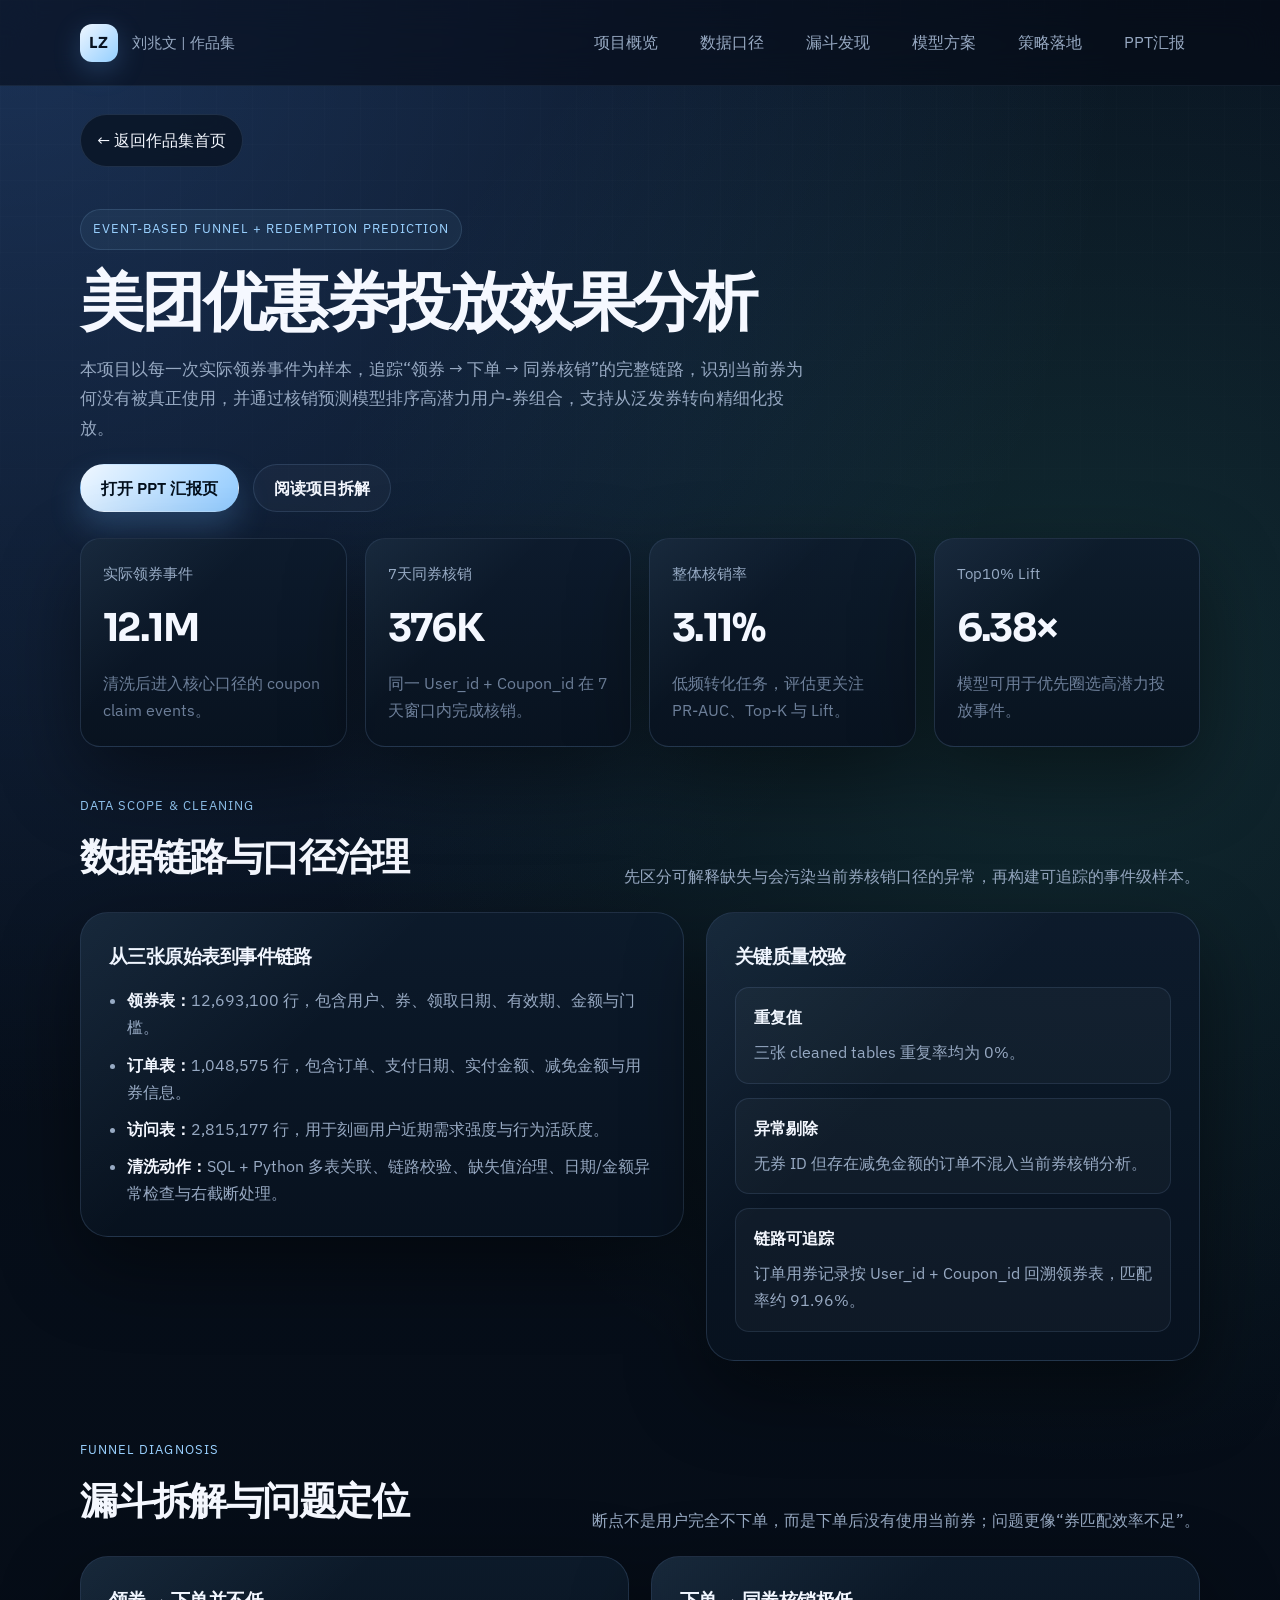
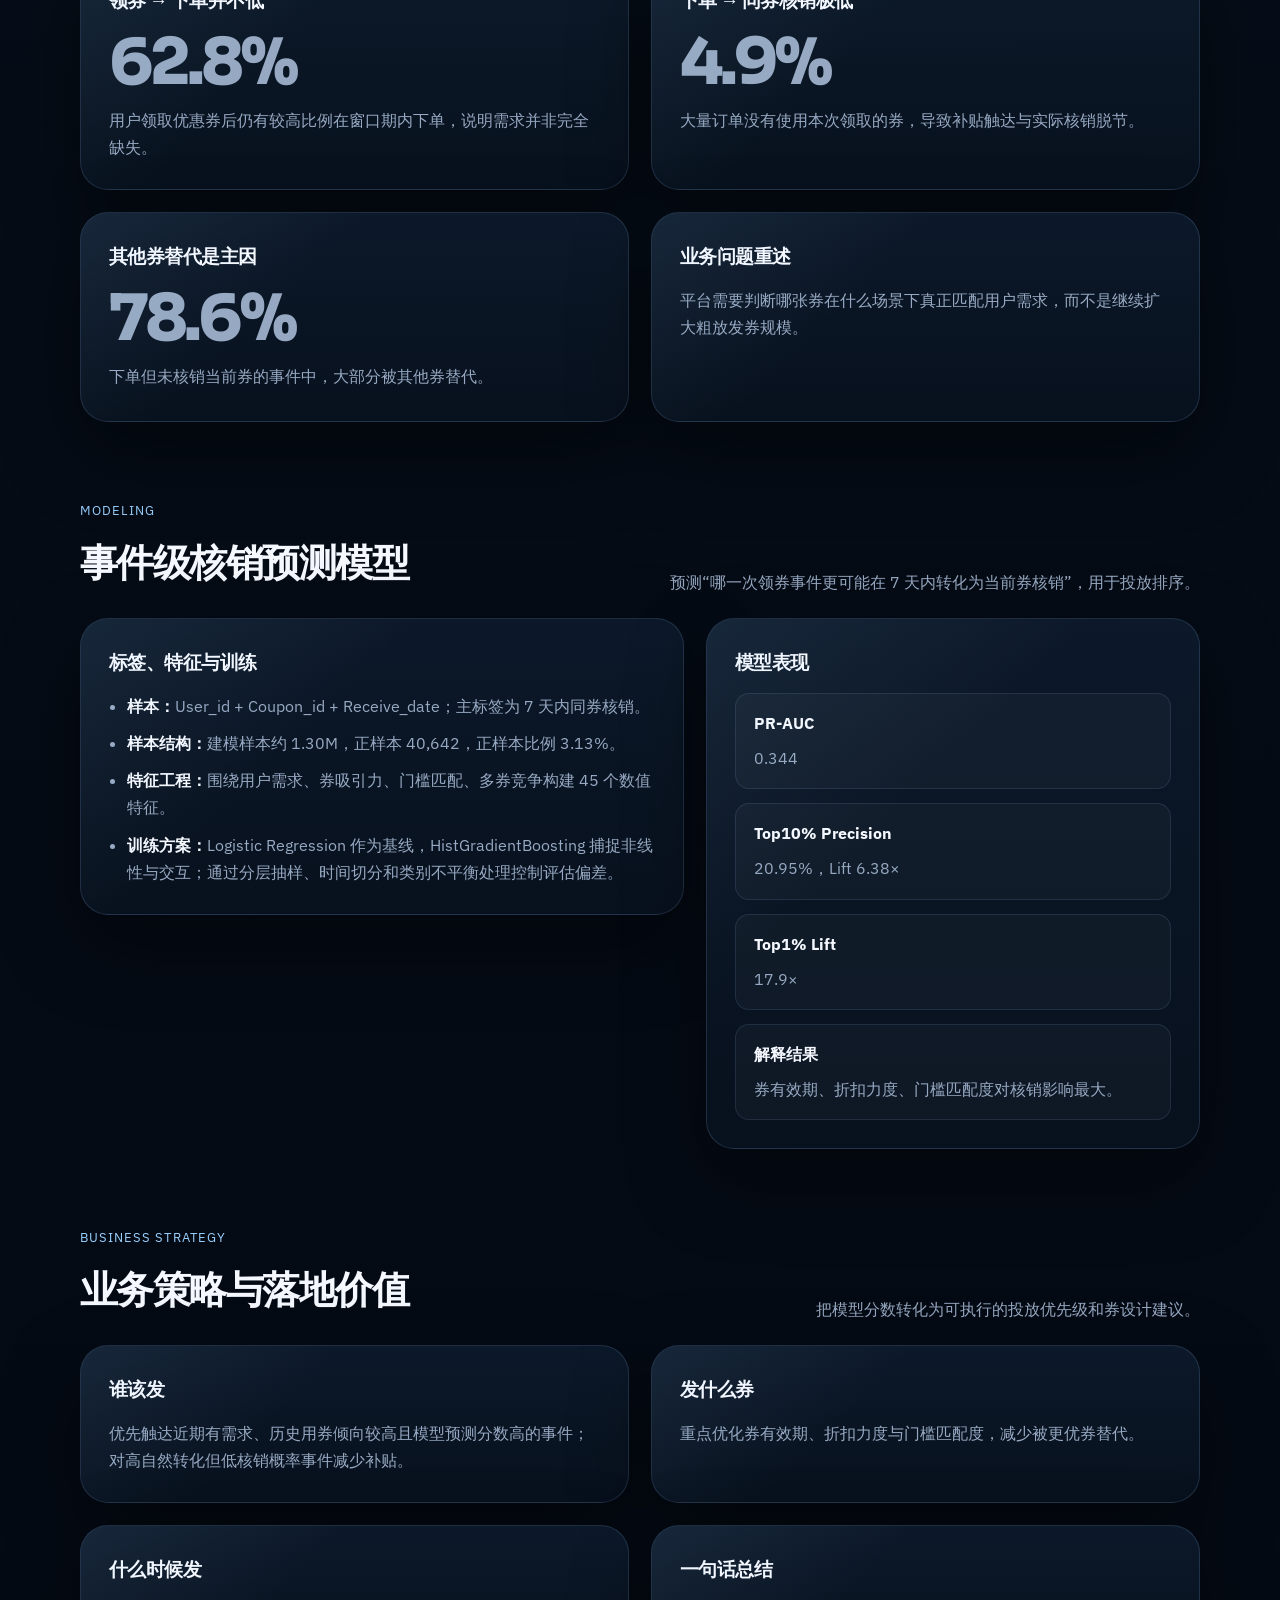
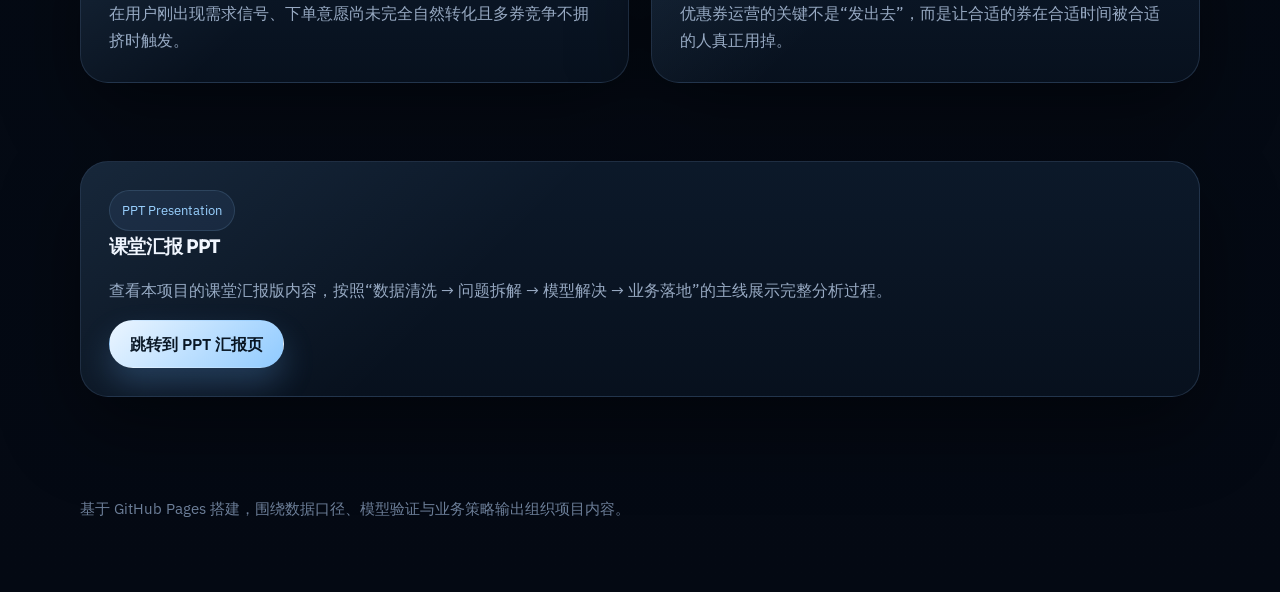
==== commit a05a9b21: "Add explicit PPT links and remove resume module reference" ====
--- a/projects/waimai-coupon/index.html
+++ b/projects/waimai-coupon/index.html
@@ -20,6 +20,7 @@
         <a class="nav-link" href="#funnel">漏斗发现</a>
         <a class="nav-link" href="#model">模型方案</a>
         <a class="nav-link" href="#strategy">策略落地</a>
+        <a class="nav-link" href="./slides.html">PPT汇报</a>
       </nav>
     </div>
   </header>
@@ -32,7 +33,7 @@
       <h1 class="page-title project-page-title">美团优惠券投放效果分析</h1>
       <p class="page-intro">本项目以每一次实际领券事件为样本，追踪“领券 → 下单 → 同券核销”的完整链路，识别当前券为何没有被真正使用，并通过核销预测模型排序高潜力用户-券组合，支持从泛发券转向精细化投放。</p>
       <div class="action-row presentation-actions" style="margin-top:22px;">
-        <a class="button" href="./slides.html">查看课堂汇报 PPT</a>
+        <a class="button" href="./slides.html">打开 PPT 汇报页</a>
         <a class="button-secondary" href="#data">阅读项目拆解</a>
       </div>
       <div class="highlight-bar highlight-bar-four">
@@ -78,6 +79,17 @@
         <article class="section-card"><h3>一句话总结</h3><p>优惠券运营的关键不是“发出去”，而是让合适的券在合适时间被合适的人真正用掉。</p></article>
       </div>
     </section>
+
+    <section class="section" id="slides-entry">
+      <article class="section-card">
+        <span class="card-tag">PPT Presentation</span>
+        <h3>课堂汇报 PPT</h3>
+        <p>查看本项目的课堂汇报版内容，按照“数据清洗 → 问题拆解 → 模型解决 → 业务落地”的主线展示完整分析过程。</p>
+        <div class="action-row" style="margin-top:16px;">
+          <a class="button" href="./slides.html">跳转到 PPT 汇报页</a>
+        </div>
+      </article>
+    </section>
   </main>
 
   <footer class="page-shell footer"><p>基于 GitHub Pages 搭建，围绕数据口径、模型验证与业务策略输出组织项目内容。</p></footer>
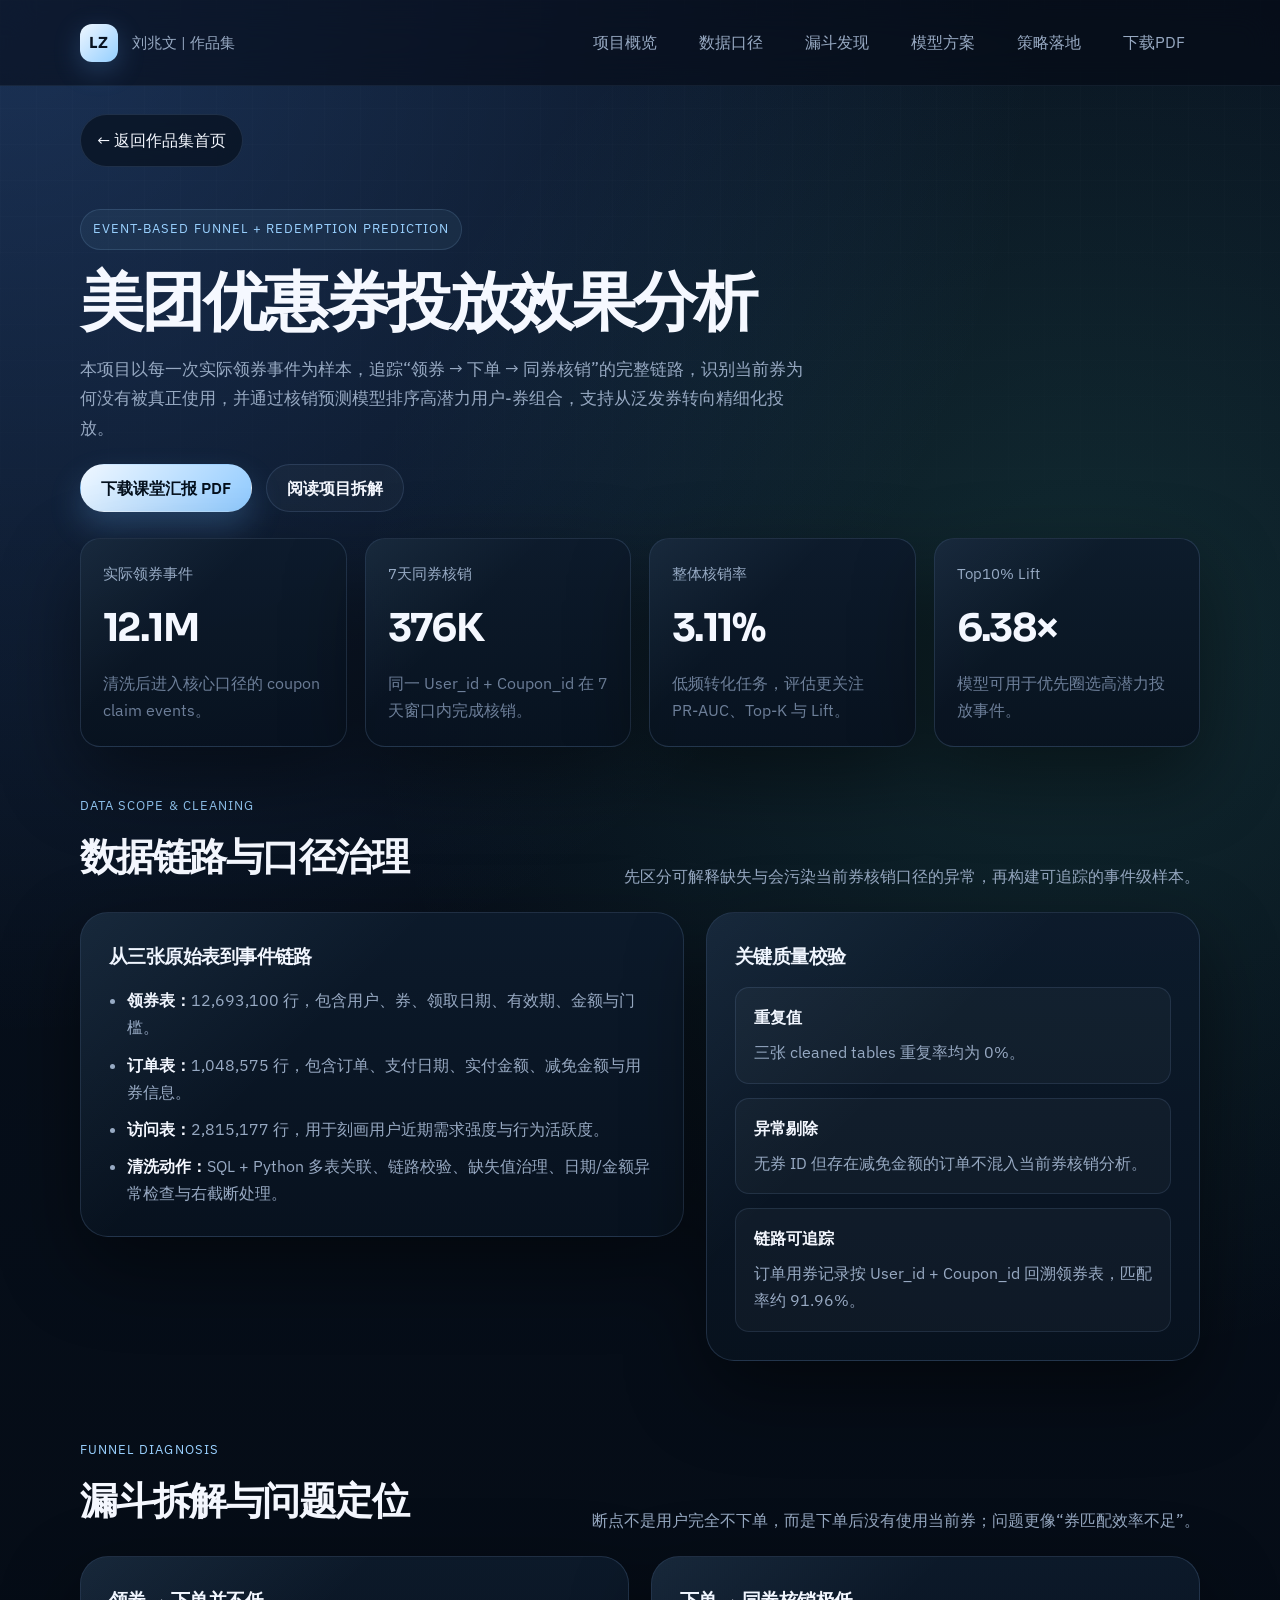
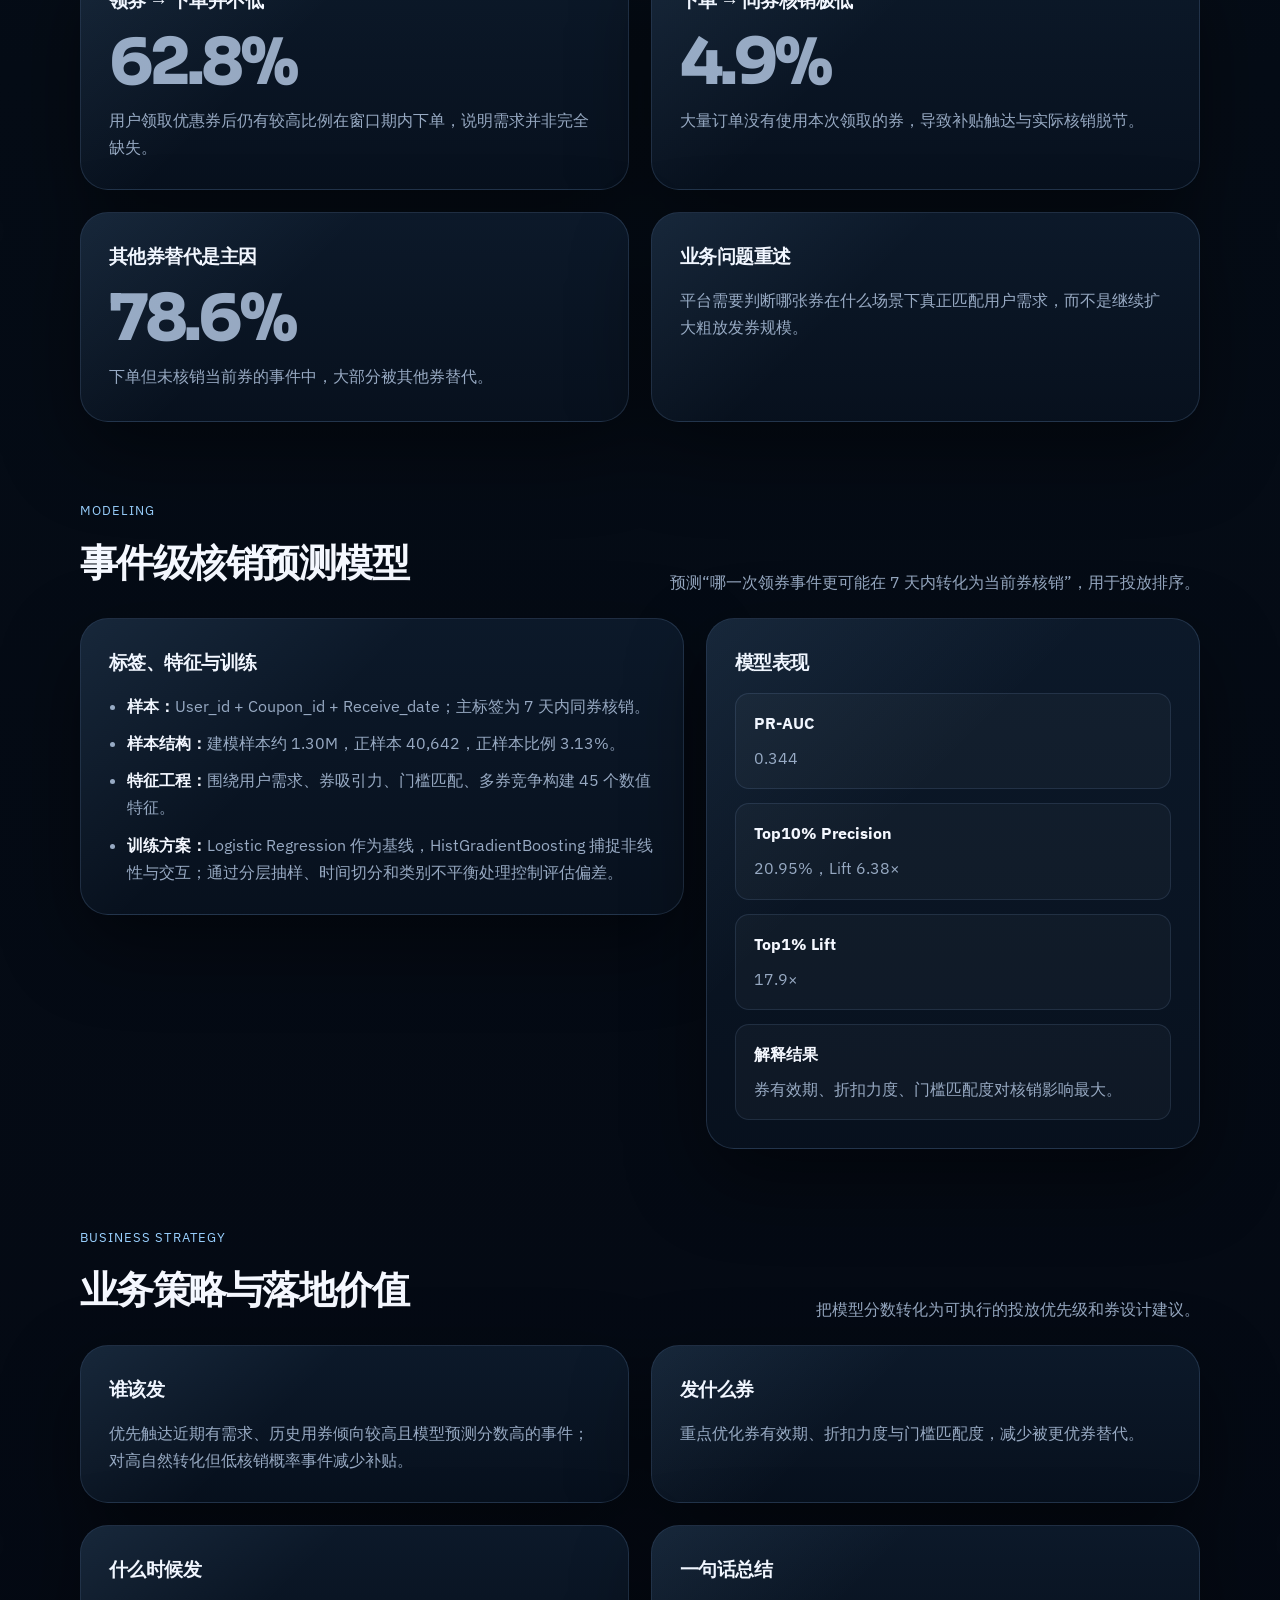
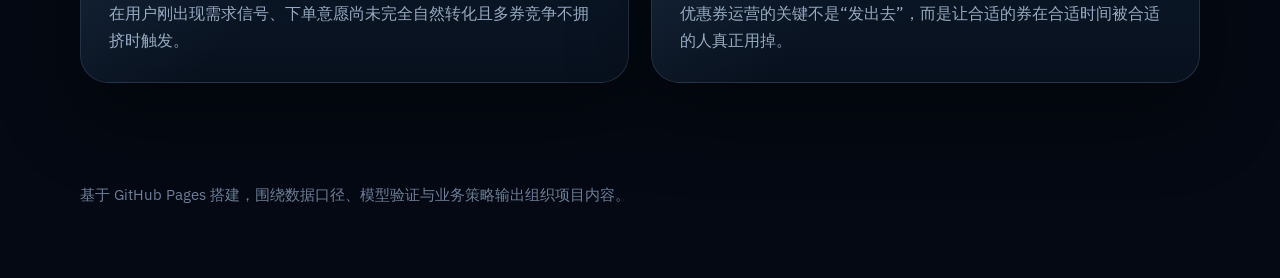
==== commit c80a16ae: "Link project page directly to presentation PDF" ====
--- a/projects/waimai-coupon/index.html
+++ b/projects/waimai-coupon/index.html
@@ -20,7 +20,7 @@
         <a class="nav-link" href="#funnel">漏斗发现</a>
         <a class="nav-link" href="#model">模型方案</a>
         <a class="nav-link" href="#strategy">策略落地</a>
-        <a class="nav-link" href="./slides.html">PPT汇报</a>
+        <a class="nav-link" href="../../meituan-coupon-presentation.pdf" target="_blank" rel="noopener noreferrer">下载PDF</a>
       </nav>
     </div>
   </header>
@@ -33,7 +33,7 @@
       <h1 class="page-title project-page-title">美团优惠券投放效果分析</h1>
       <p class="page-intro">本项目以每一次实际领券事件为样本，追踪“领券 → 下单 → 同券核销”的完整链路，识别当前券为何没有被真正使用，并通过核销预测模型排序高潜力用户-券组合，支持从泛发券转向精细化投放。</p>
       <div class="action-row presentation-actions" style="margin-top:22px;">
-        <a class="button" href="./slides.html">打开 PPT 汇报页</a>
+        <a class="button" href="../../meituan-coupon-presentation.pdf" target="_blank" rel="noopener noreferrer">下载课堂汇报 PDF</a>
         <a class="button-secondary" href="#data">阅读项目拆解</a>
       </div>
       <div class="highlight-bar highlight-bar-four">
@@ -79,17 +79,6 @@
         <article class="section-card"><h3>一句话总结</h3><p>优惠券运营的关键不是“发出去”，而是让合适的券在合适时间被合适的人真正用掉。</p></article>
       </div>
     </section>
-
-    <section class="section" id="slides-entry">
-      <article class="section-card">
-        <span class="card-tag">PPT Presentation</span>
-        <h3>课堂汇报 PPT</h3>
-        <p>查看本项目的课堂汇报版内容，按照“数据清洗 → 问题拆解 → 模型解决 → 业务落地”的主线展示完整分析过程。</p>
-        <div class="action-row" style="margin-top:16px;">
-          <a class="button" href="./slides.html">跳转到 PPT 汇报页</a>
-        </div>
-      </article>
-    </section>
   </main>
 
   <footer class="page-shell footer"><p>基于 GitHub Pages 搭建，围绕数据口径、模型验证与业务策略输出组织项目内容。</p></footer>
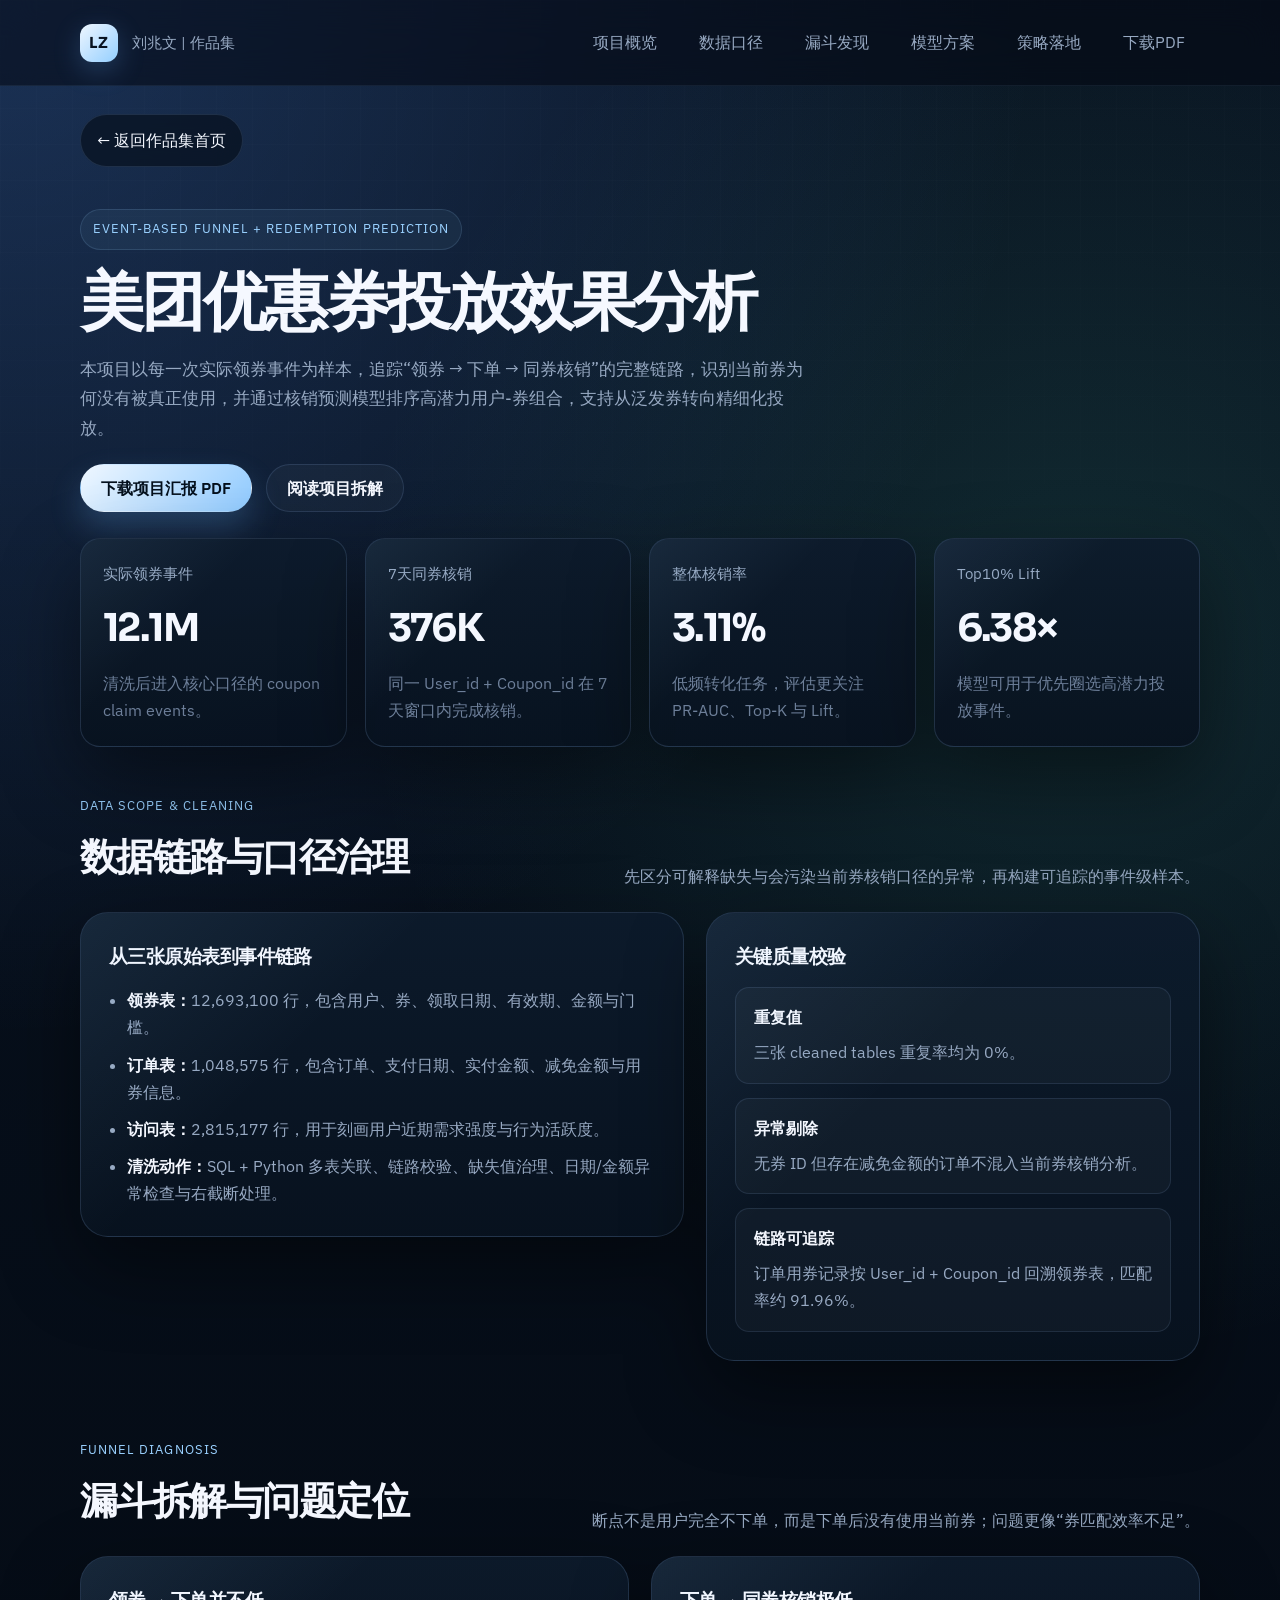
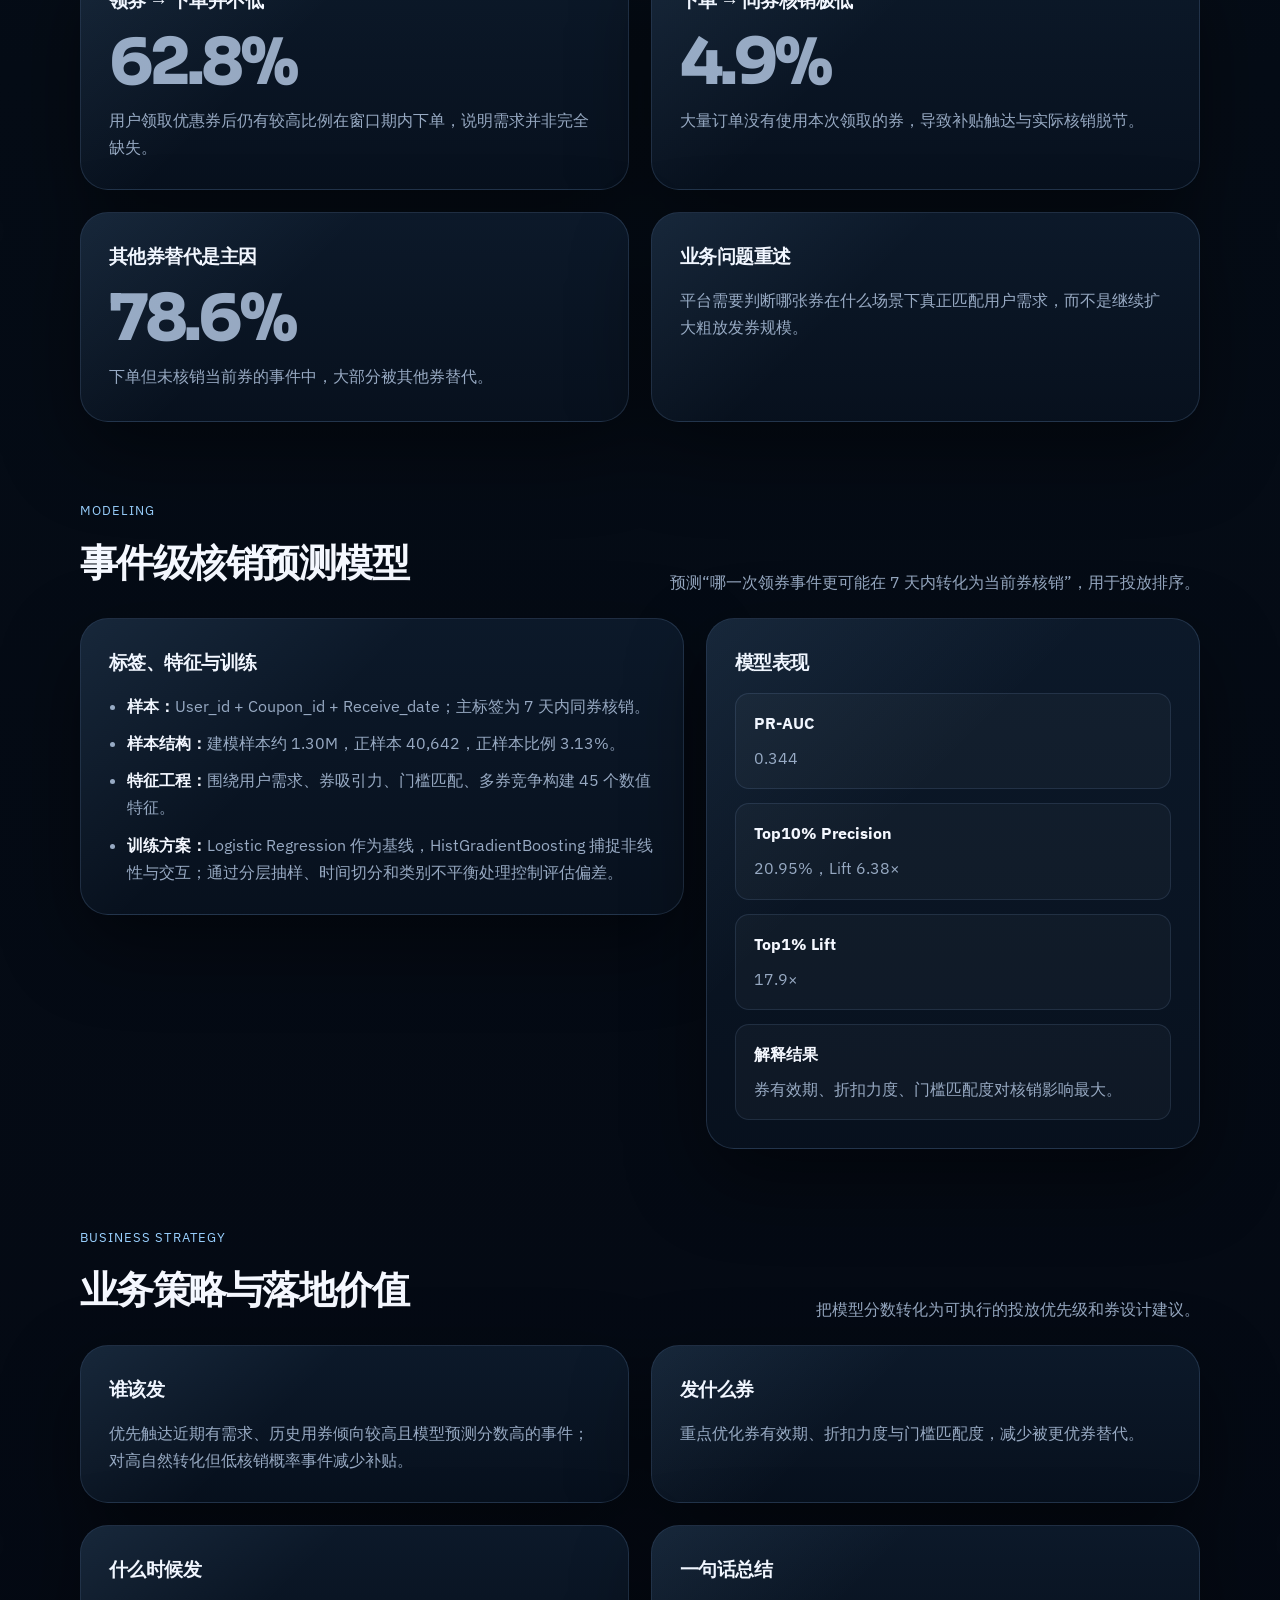
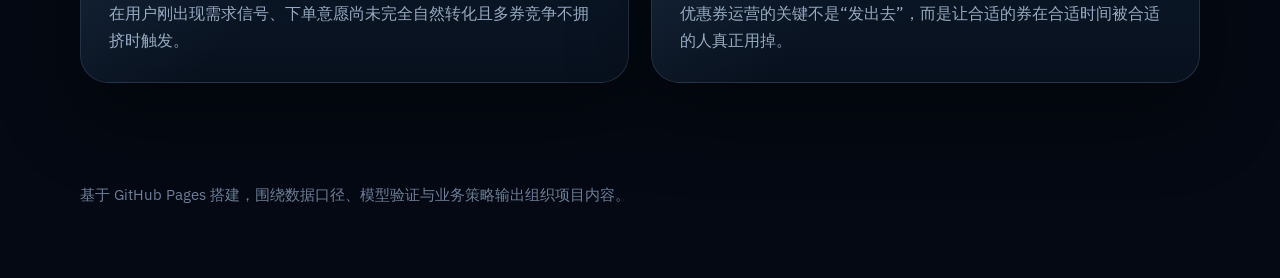
==== commit 6eb8bed7: "Rename classroom presentation label on project page" ====
--- a/projects/waimai-coupon/index.html
+++ b/projects/waimai-coupon/index.html
@@ -33,7 +33,7 @@
       <h1 class="page-title project-page-title">美团优惠券投放效果分析</h1>
       <p class="page-intro">本项目以每一次实际领券事件为样本，追踪“领券 → 下单 → 同券核销”的完整链路，识别当前券为何没有被真正使用，并通过核销预测模型排序高潜力用户-券组合，支持从泛发券转向精细化投放。</p>
       <div class="action-row presentation-actions" style="margin-top:22px;">
-        <a class="button" href="../../meituan-coupon-presentation.pdf" target="_blank" rel="noopener noreferrer">下载课堂汇报 PDF</a>
+        <a class="button" href="../../meituan-coupon-presentation.pdf" target="_blank" rel="noopener noreferrer">下载项目汇报 PDF</a>
         <a class="button-secondary" href="#data">阅读项目拆解</a>
       </div>
       <div class="highlight-bar highlight-bar-four">
